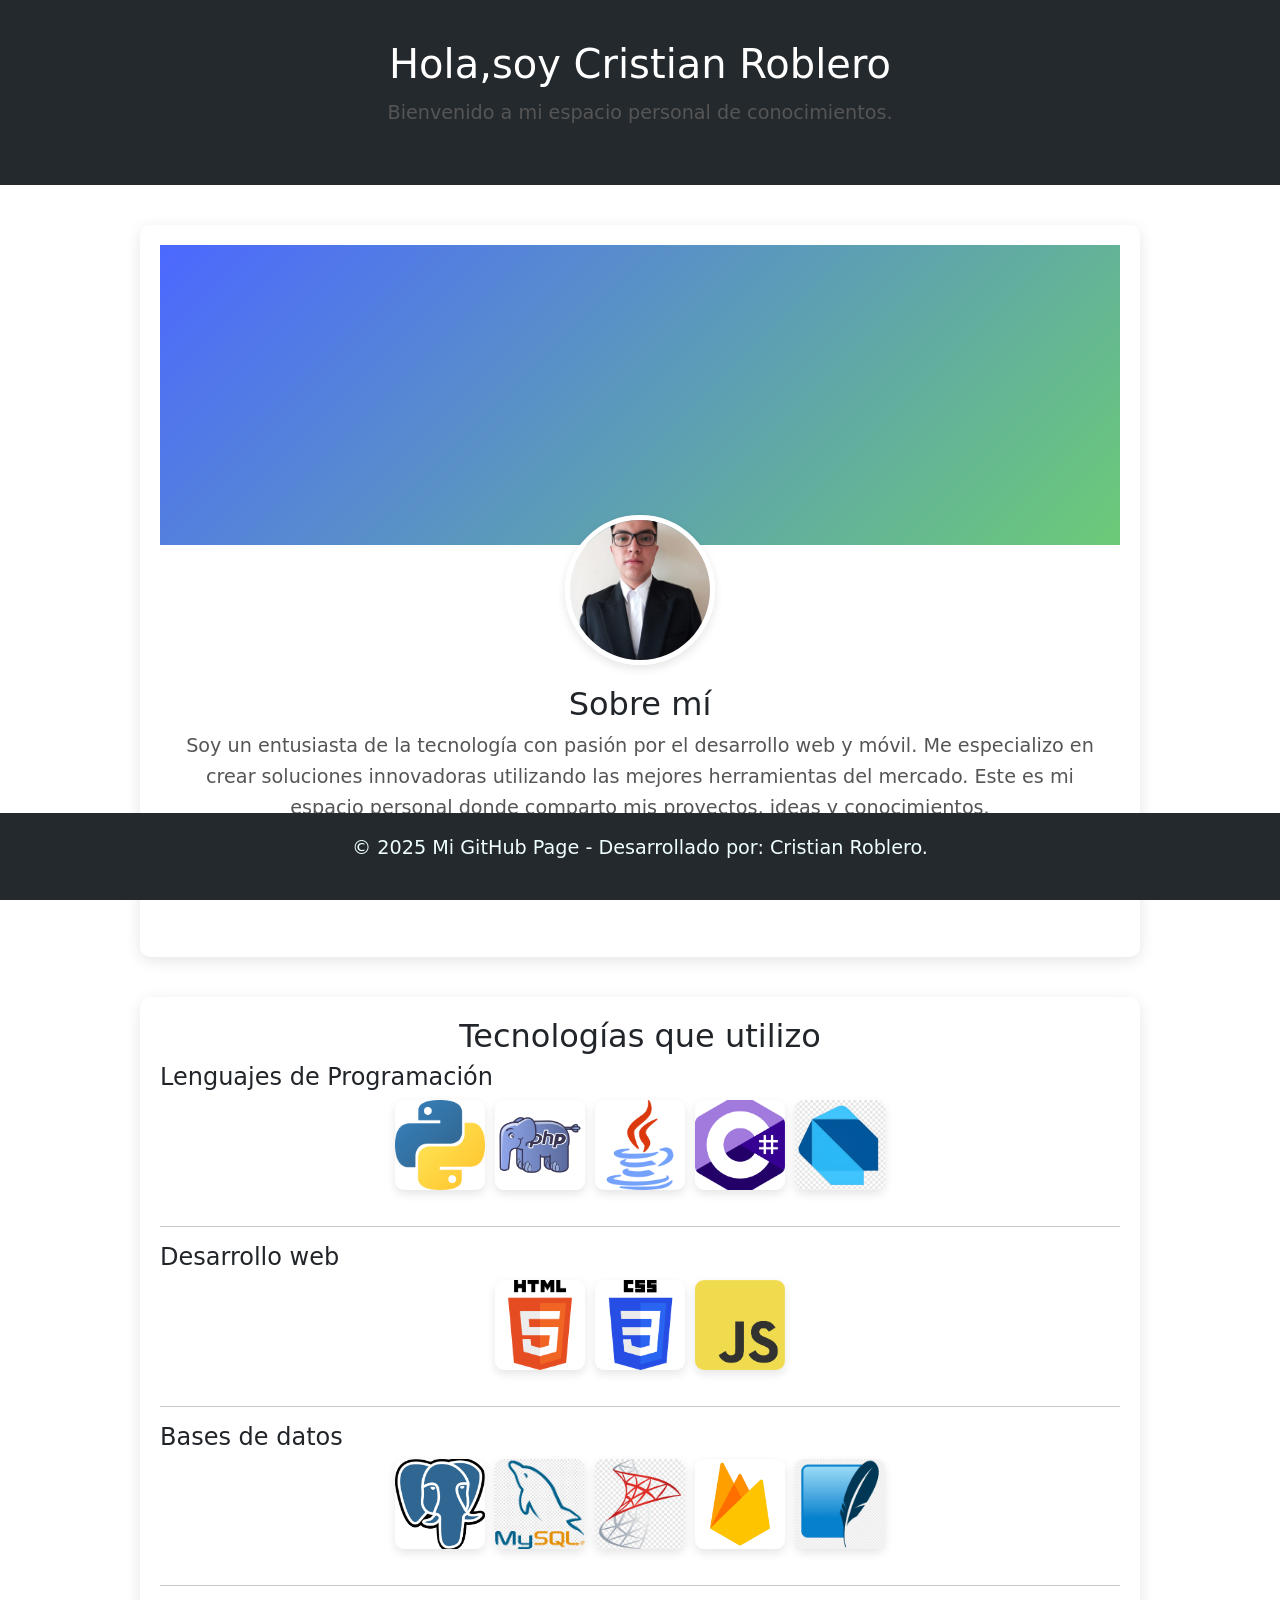
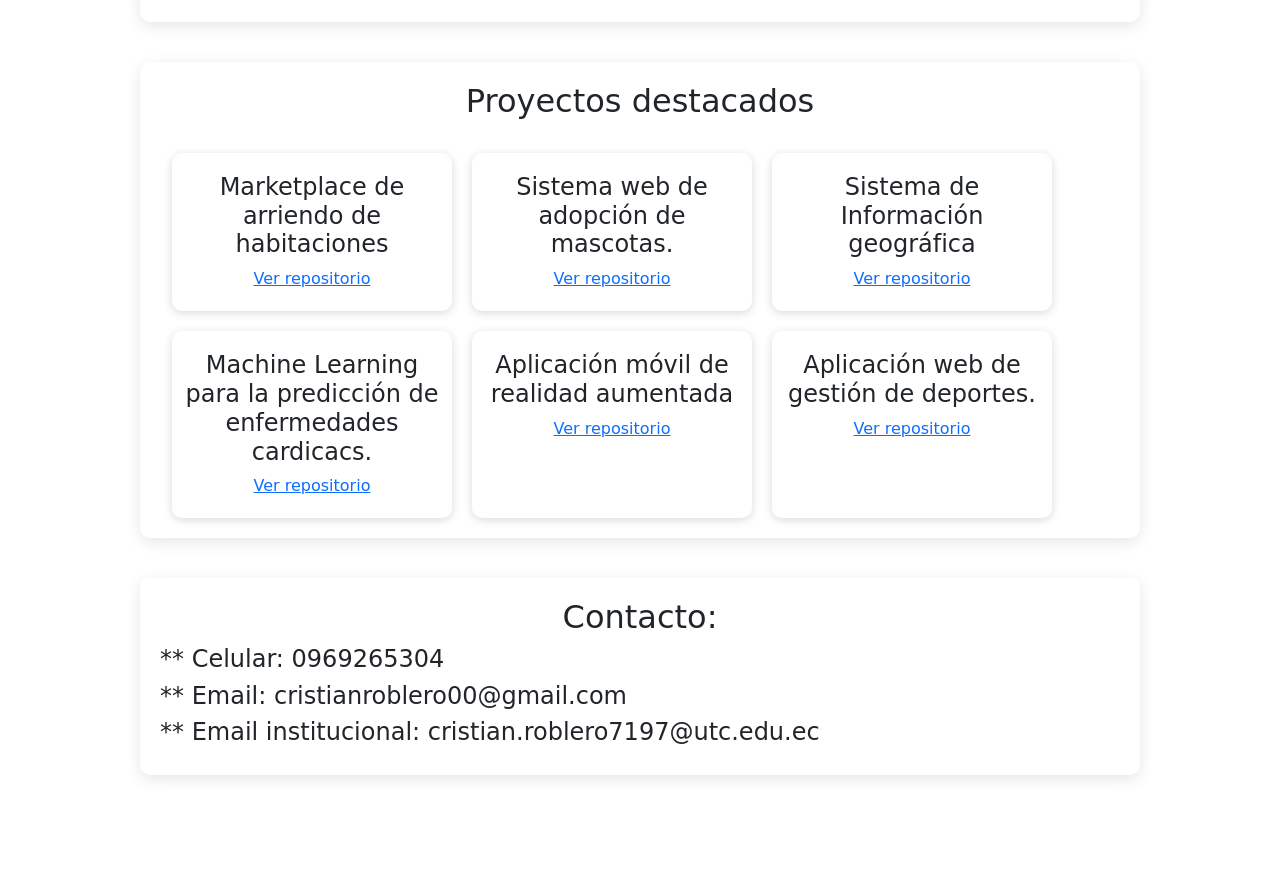
==== index.html @ b1861dff "Inicializacion page" ====
<!DOCTYPE html>
<html lang="es">

<head>
    <meta charset="UTF-8">
    <meta name="viewport" content="width=device-width, initial-scale=1.0">
    <title>Mi GitHub Page</title>
    <link rel="stylesheet" href="style.css">
</head>
<link href="https://cdn.jsdelivr.net/npm/bootstrap@5.3.8/dist/css/bootstrap.min.css" rel="stylesheet"
    integrity="sha384-sRIl4kxILFvY47J16cr9ZwB07vP4J8+LH7qKQnuqkuIAvNWLzeN8tE5YBujZqJLB" crossorigin="anonymous">


<script src="https://cdn.jsdelivr.net/npm/bootstrap@5.3.8/dist/js/bootstrap.bundle.min.js"
    integrity="sha384-FKyoEForCGlyvwx9Hj09JcYn3nv7wiPVlz7YYwJrWVcXK/BmnVDxM+D2scQbITxI"
    crossorigin="anonymous"></script>

<body>

    <header>
        <h1> Hola,soy Cristian Roblero</h1>
        <p>Bienvenido a mi espacio personal de conocimientos.</p>
    </header>

    <section id="sobre-mi" class="section">
        <div class="banner">

        </div>

        <div class="contenido-sobre-mi">
            <img src="img/perfil.jpeg" alt="Foto de perfil" class="perfil">

            <h2>Sobre mí</h2>
            <p>
                Soy un entusiasta de la tecnología con pasión por el desarrollo web y móvil.
                Me especializo en crear soluciones innovadoras utilizando las mejores herramientas del mercado.
                Este es mi espacio personal donde comparto mis proyectos, ideas y conocimientos.
            </p>
            <p>
                * Atualmente estoy cursando el octavo semestre de la Carrera de Sistemas de Información en la
                Universidad
                Técnica de Cotopaxi.
            </p>
        </div>
    </section>

    <section id="tecnologias" class="section">
        <h2 style="text-align: center;">Tecnologías que utilizo</h2>

        <div>


            <div class="tech-card">
                <h4>Lenguajes de Programación</h4>
                <div class="container" style=" display: flex; justify-content: center;">
                    <img src="img/python.png" class="herramientas">
                    &nbsp;&nbsp;
                    <img src="img/php.png" class="herramientas">
                    &nbsp;&nbsp;
                    <img src="img/java.png" class="herramientas">
                    &nbsp;&nbsp;
                    <img src="img/csha.png" class="herramientas">
                    &nbsp;&nbsp;
                    <img src="img/dart.png" class="herramientas">

                </div>
            </div>
            <hr>
            <div>
                <h4>Desarrollo web</h4>
                <div class="container" style=" display: flex; justify-content: center;">
                    <img src="img/html.png" class="herramientas">
                    &nbsp;&nbsp;
                    <img src="img/css.png" class="herramientas">
                    &nbsp;&nbsp;

                    <img src="img/js.png" class="herramientas">

                </div>
            </div>
            <hr>

            <div class="tech-card">
                <h4>Bases de datos</h4>
                <div class="container" style=" display: flex; justify-content: center;">
                    <img src="img/postgres.png" class="herramientas">
                    &nbsp;&nbsp;
                    <img src="img/mysql.jpg " class="herramientas">
                    &nbsp;&nbsp;
                    <img src="img/sqlserver.png" class="herramientas">
                    &nbsp;&nbsp;
                    <img src="img/firebase.jpg" class="herramientas">
                    &nbsp;&nbsp;
                    <img src="img/sqllite.png" class="herramientas">

                </div>
            </div>
            <hr>
        </div>
    </section>

    <section id="tecnologias" class="section">
        <h2 style="text-align: center;">Proyectos destacados</h2><br>
        <div class="container" style="display: flex; justify-content: center;">

            <div class="row" style="
            gap: 20px;
            justify-items: center;
            width: 100%;
        ">

                <div class="tarjetas col-4" style="max-width: 280px; text-align: center;">
                    <h4>Marketplace de arriendo de habitaciones</h4>
                    <a href="https://gitlab.com/cristianleninro/university_project_qr_net" target="_blank">Ver
                        repositorio</a>
                </div>

                <div class="tarjetas col-4" style="max-width: 280px; text-align: center;">
                    <h4>Sistema web de adopción de mascotas.</h4>
                    <a href="https://gitlab.com/cristianleninro/adoption_pets" target="_blank">Ver repositorio</a>
                </div>

                <div class="tarjetas col-4" style="max-width: 280px; text-align: center;">
                    <h4>Sistema de Información geográfica</h4>
                    <a href="https://github.com/cristian21R/zonasSeguridad" target="_blank">Ver repositorio</a>
                </div>

                <div class="tarjetas col-4" style="max-width: 280px; text-align: center;">
                    <h4>Machine Learning para la predicción de enfermedades cardicacs.</h4>
                    <a href="https://gitlab.com/cristianleninro/machinelearning" target="_blank">Ver repositorio</a>
                </div>
                <div class="tarjetas col-4" style="max-width: 280px; text-align: center;">
                    <h4>Aplicación móvil de realidad aumentada</h4>
                    <a href="#" target="_blank">Ver repositorio</a>
                </div>
                <div class="tarjetas col-4" style="max-width: 280px; text-align: center;">
                    <h4>Aplicación web de gestión de deportes.</h4>
                    <a href="https://github.com/cristian21R/Deportes" target="_blank">Ver repositorio</a>
                </div>

            </div>

        </div>
    </section>


    <section id="tecnologias" class="section">
        <h2 style="text-align: center;">Contacto:</h2>
        <h4>** Celular: 0969265304</h4>
        <h4>** Email: cristianroblero00@gmail.com</h4>
        <h4>** Email institucional: cristian.roblero7197@utc.edu.ec</h4>

    </section>
    <br><br><br>
    <footer>
        <p style="color: azure;">© 2025 Mi GitHub Page - Desarrollado por: Cristian Roblero.</p>
    </footer>

</body>

</html>
---- style.css ----
body {
    font-family: 'Arial', sans-serif;
    margin: 0;
    padding: 0;
    background: #f5f5f5;
    color: #333;
}

header {
    background: #24292e;
    color: white;
    text-align: center;
    padding: 40px 20px;
}

header h1 {
    font-size: 2.5rem;
    margin-bottom: 10px;
}

header p {
    font-size: 1.2rem;
}

.section {
    max-width: 1000px;
    margin: 40px auto;
    padding: 20px;
    background: white;
    border-radius: 10px;
    box-shadow: 0 4px 15px rgba(0, 0, 0, 0.1);
}

.banner {
    width: 100%;
    height: 300px;
    overflow: hidden;
}

.banner {
    width: 100%;
    height: 300px;
    background: linear-gradient(135deg, #4C68FF, #6BCB77);
   
    display: flex;
    align-items: center;
    justify-content: center;
    color: white;
}

.contenido-sobre-mi {
    text-align: center;
    margin-top: -50px;
    padding: 20px;
}

.perfil {
    width: 150px;
    height: 150px;
    border-radius: 50%;
    object-fit: cover;
    border: 5px solid #fff;
    box-shadow: 0 4px 10px rgba(0, 0, 0, 0.1);
    margin-bottom: 20px;
}

.herramientas {
    width: 90px;
    height: 90px;
    border-radius: 10%;
    object-fit: cover;
    box-shadow: 0 4px 10px rgba(0, 0, 0, 0.1);
    margin-bottom: 20px;
}

h2 {
    font-size: 2rem;
    margin-top: 20px;
    color: #333;
}

p {
    font-size: 1.2rem;
    line-height: 1.6;
    color: #555;
}

footer {
    text-align: center;
    padding: 20px;
    background: #24292e;
    position: fixed;
    width: 100%;
    bottom: 0;
}
.tarjetas {
    background: white;
    padding: 20px;
    border-radius: 10px;
    box-shadow: 0 2px 10px rgba(0, 0, 0, 0.15);
    text-align: center;
}

.row {
    display: grid;
    gap: 20px;
    margin-top: 20px;
}
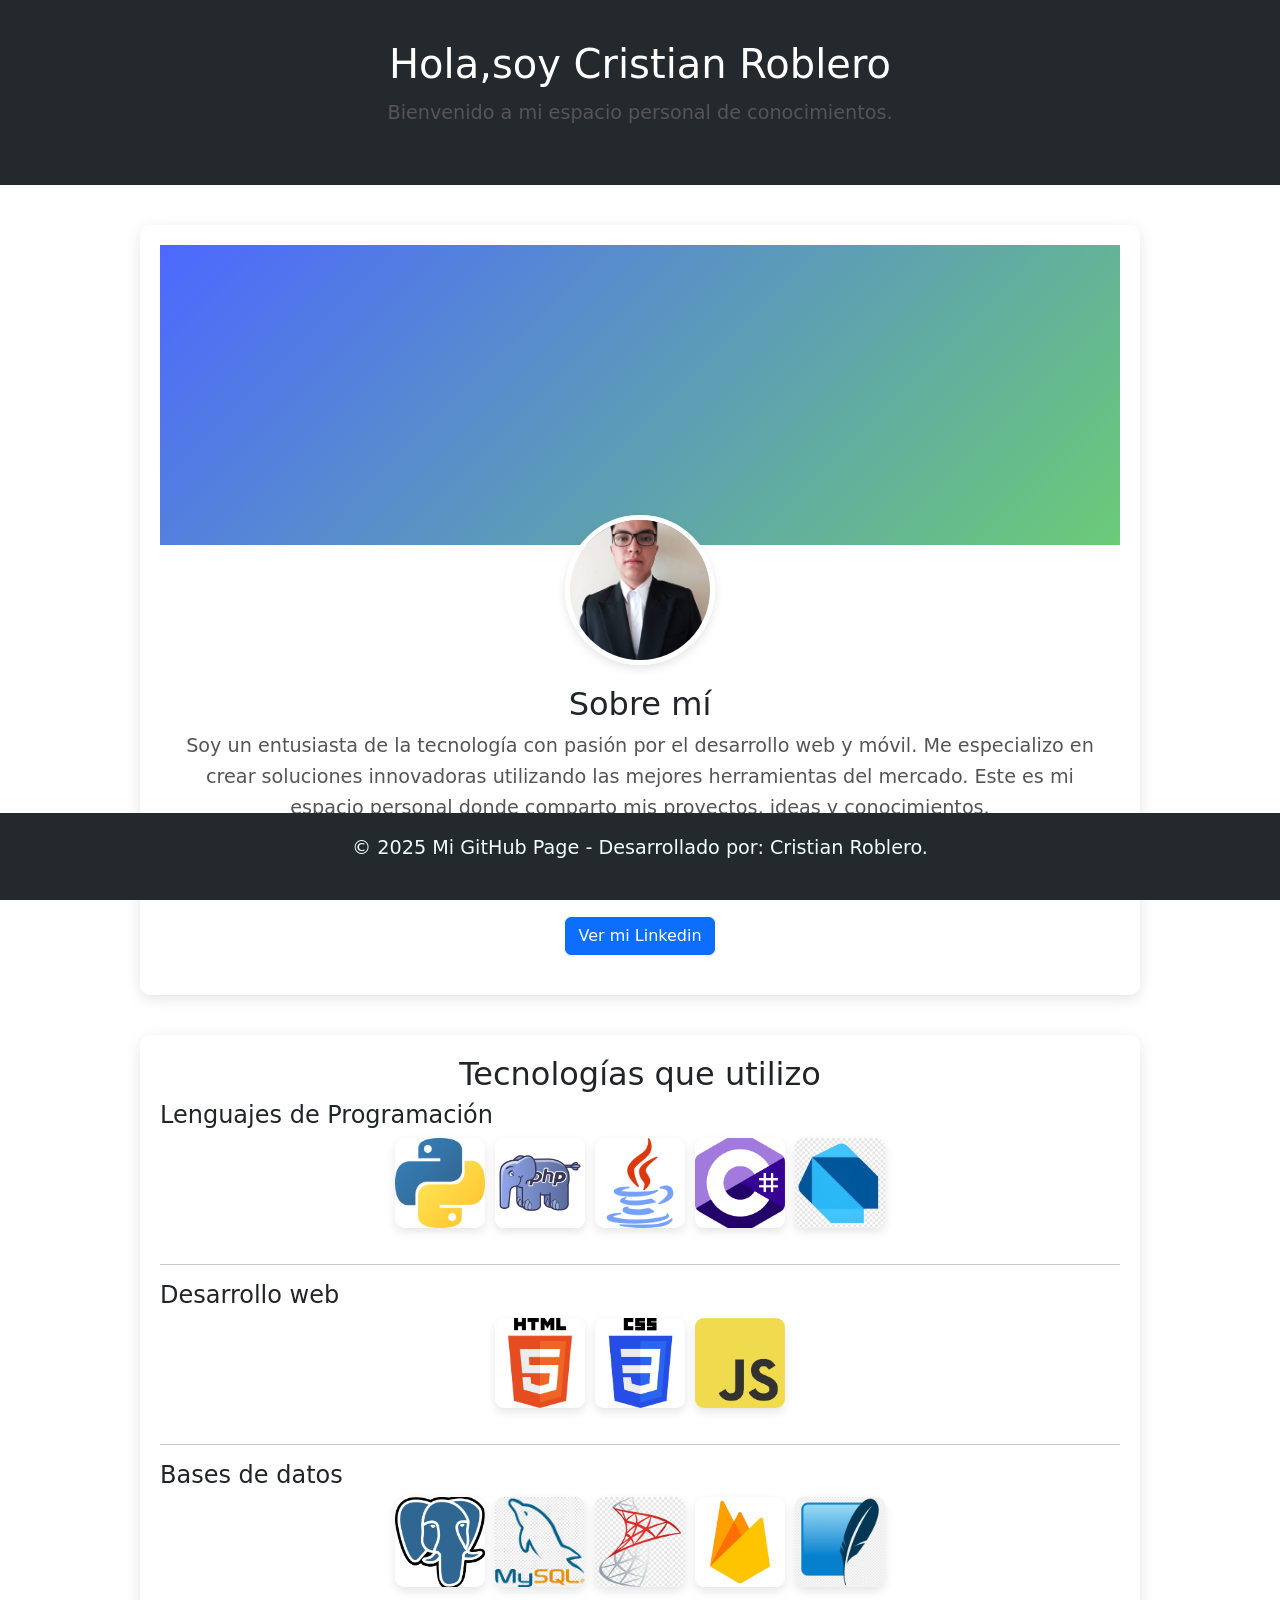
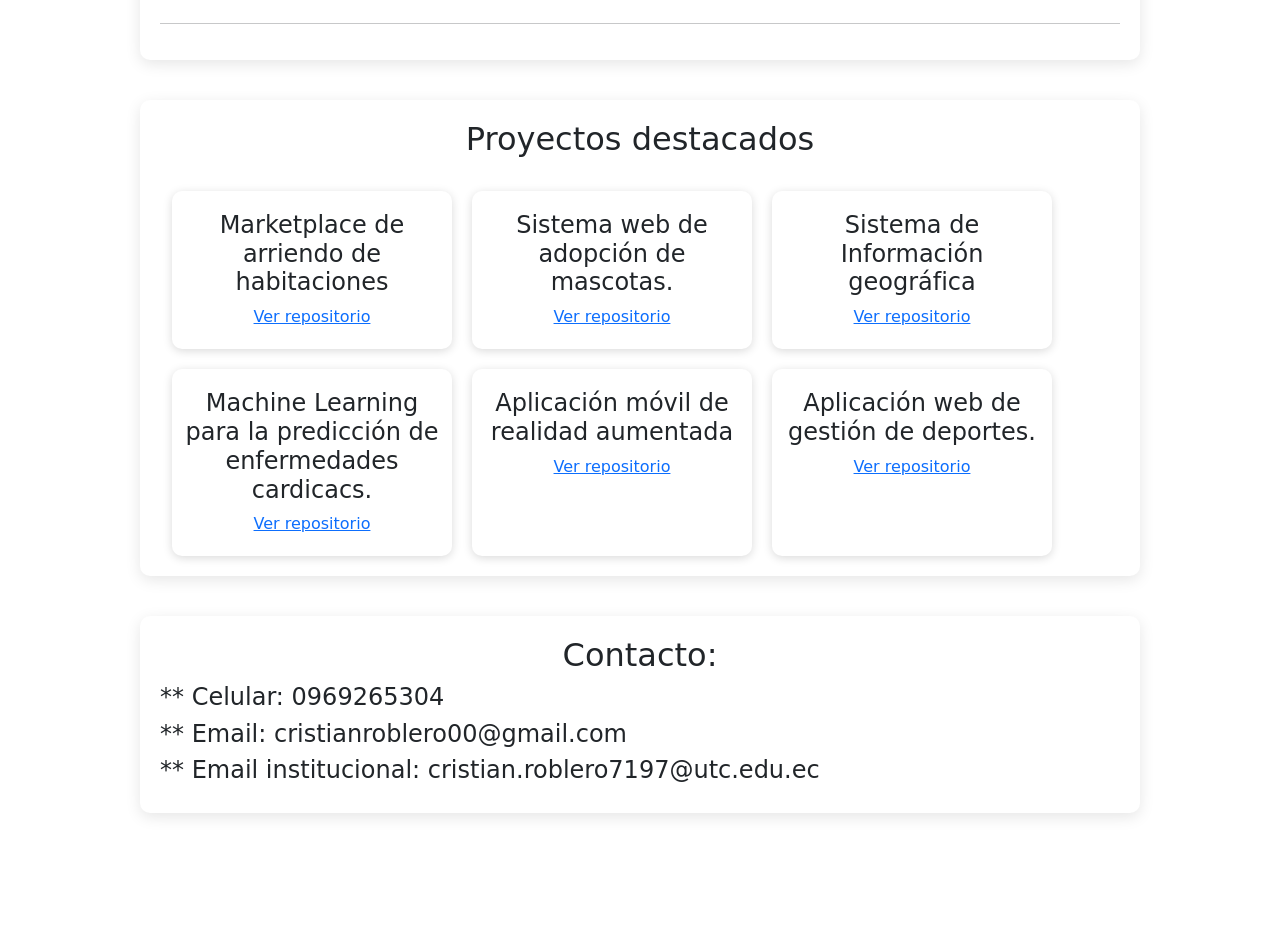
==== commit 6dfc2240: "Update index.html" ====
--- a/index.html
+++ b/index.html
@@ -41,6 +41,11 @@
                 Universidad
                 Técnica de Cotopaxi.
             </p>
+            
+            <a href="https://www.linkedin.com/in/cristian-lenin-roblero-sanchez-048512376/" class="btn btn-primary"
+                target="_blank">
+                Ver mi Linkedin
+            </a>
         </div>
     </section>
 
@@ -158,4 +163,5 @@
 
 </body>
 
-</html>+
+</html>
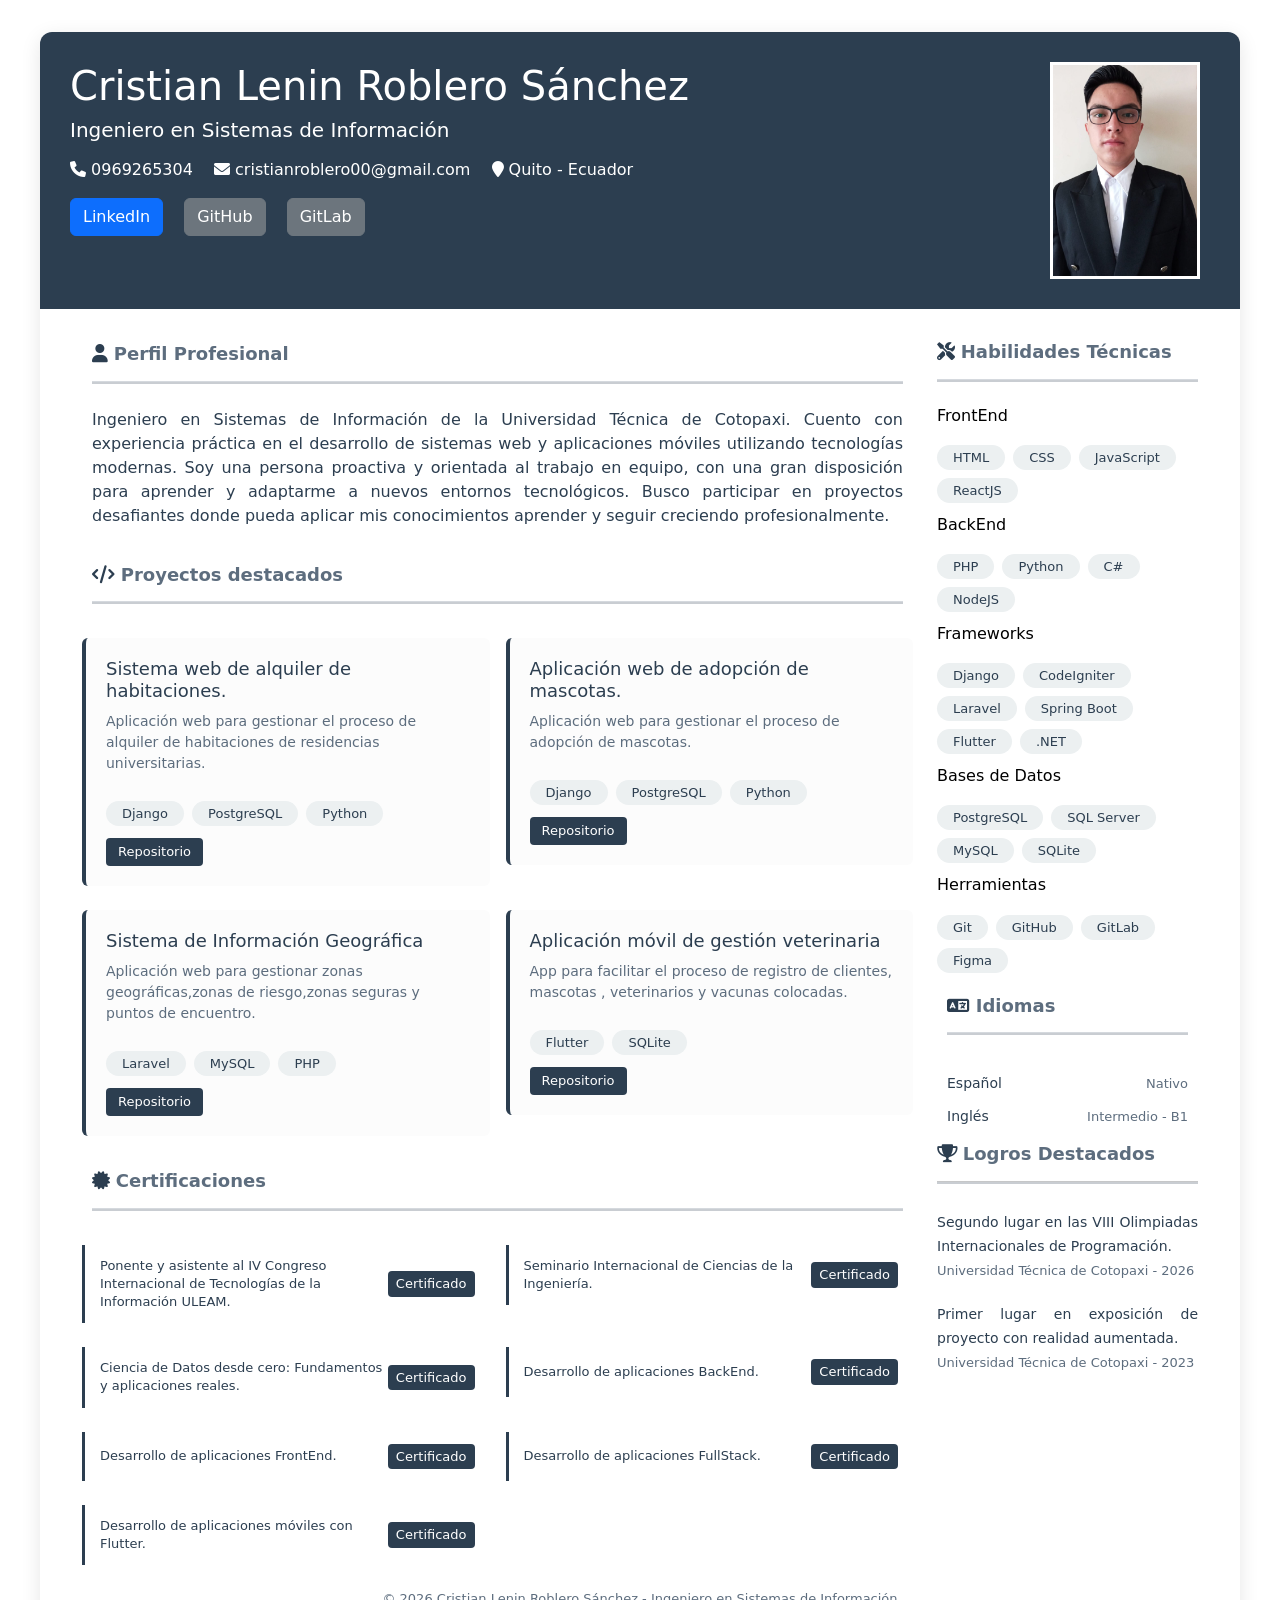
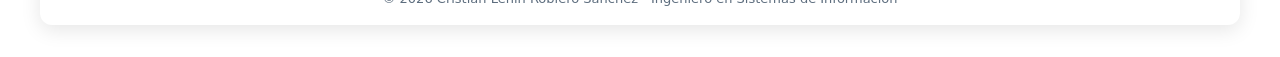
==== commit 9e19221c: "Actulizacion CV" ====
--- a/index.html
+++ b/index.html
@@ -1,167 +1,468 @@
-<!DOCTYPE html>
-<html lang="es">
-
-<head>
-    <meta charset="UTF-8">
-    <meta name="viewport" content="width=device-width, initial-scale=1.0">
-    <title>Mi GitHub Page</title>
-    <link rel="stylesheet" href="style.css">
-</head>
-<link href="https://cdn.jsdelivr.net/npm/bootstrap@5.3.8/dist/css/bootstrap.min.css" rel="stylesheet"
-    integrity="sha384-sRIl4kxILFvY47J16cr9ZwB07vP4J8+LH7qKQnuqkuIAvNWLzeN8tE5YBujZqJLB" crossorigin="anonymous">
-
-
-<script src="https://cdn.jsdelivr.net/npm/bootstrap@5.3.8/dist/js/bootstrap.bundle.min.js"
-    integrity="sha384-FKyoEForCGlyvwx9Hj09JcYn3nv7wiPVlz7YYwJrWVcXK/BmnVDxM+D2scQbITxI"
-    crossorigin="anonymous"></script>
-
-<body>
-
-    <header>
-        <h1> Hola,soy Cristian Roblero</h1>
-        <p>Bienvenido a mi espacio personal de conocimientos.</p>
-    </header>
-
-    <section id="sobre-mi" class="section">
-        <div class="banner">
-
+<!doctype html>
+<html lang="en">
+  <head>
+    <meta charset="UTF-8" />
+    <meta name="viewport" content="width=device-width, initial-scale=1.0" />
+    <title>Cristian Roblero</title>
+    <link
+      href="https://cdn.jsdelivr.net/npm/bootstrap@5.3.0/dist/css/bootstrap.min.css"
+      rel="stylesheet"
+    />
+    <link
+      rel="stylesheet"
+      href="https://cdnjs.cloudflare.com/ajax/libs/font-awesome/6.0.0-beta3/css/all.min.css"
+    />
+    <link rel="stylesheet" href="style.css" />
+  </head>
+  <body>
+    <div class="container-principal">
+      <header>
+        <div class="row text-white container-header">
+          <div class="col-md-10 col-12">
+            <h1>Cristian Lenin Roblero Sánchez</h1>
+            <h5>Ingeniero en Sistemas de Información</h5>
+            <div class="mt-3">
+              <span class="me-3"><i class="fas fa-phone"></i> 0969265304</span>
+              <span class="me-3"
+                ><i class="fas fa-envelope"></i>
+                cristianroblero00@gmail.com</span
+              >
+              <span><i class="fas fa-map-marker"></i> Quito - Ecuador</span>
+            </div>
+            <div class="mt-3">
+              <span class="me-3">
+                <a
+                  href="https://www.linkedin.com/in/cristian-lenin-roblero-sanchez-048512376/"
+                  target="_blank"
+                  class="btn btn-primary"
+                  >LinkedIn</a
+                >
+              </span>
+              <span class="me-3">
+                <a
+                  href="https://github.com/cristian21R"
+                  target="_blank"
+                  class="btn btn-secondary"
+                  >GitHub</a
+                >
+              </span>
+              <span class="me-3">
+                <a
+                  href="https://gitlab.com/cristianleninro"
+                  target="_blank"
+                  class="btn btn-secondary"
+                  >GitLab</a
+                >
+              </span>
+            </div>
+          </div>
+          <div class="col-md-2 col-12 text-center mt-3 mt-md-0">
+            <div>
+              <img src="img/perfil.jpeg" alt="Perfil.png" class="perfil" />
+            </div>
+          </div>
         </div>
-
-        <div class="contenido-sobre-mi">
-            <img src="img/perfil.jpeg" alt="Foto de perfil" class="perfil">
-
-            <h2>Sobre mí</h2>
-            <p>
-                Soy un entusiasta de la tecnología con pasión por el desarrollo web y móvil.
-                Me especializo en crear soluciones innovadoras utilizando las mejores herramientas del mercado.
-                Este es mi espacio personal donde comparto mis proyectos, ideas y conocimientos.
-            </p>
-            <p>
-                * Atualmente estoy cursando el octavo semestre de la Carrera de Sistemas de Información en la
-                Universidad
-                Técnica de Cotopaxi.
-            </p>
-            
-            <a href="https://www.linkedin.com/in/cristian-lenin-roblero-sanchez-048512376/" class="btn btn-primary"
-                target="_blank">
-                Ver mi Linkedin
-            </a>
+      </header>
+      <br />
+      <div class="container">
+        <div class="row">
+          <div class="col-9">
+            <div class="row" style="padding: 10px">
+              <h5 class="subtitulos">
+                <i class="fa fa-user icono"></i>
+                <b>Perfil Profesional</b>
+                <hr class="espaciador" />
+              </h5>
+              <p class="parrafo">
+                Ingeniero en Sistemas de Información de la Universidad Técnica
+                de Cotopaxi. Cuento con experiencia práctica en el desarrollo de
+                sistemas web y aplicaciones móviles utilizando tecnologías
+                modernas. Soy una persona proactiva y orientada al trabajo en
+                equipo, con una gran disposición para aprender y adaptarme a
+                nuevos entornos tecnológicos. Busco participar en proyectos
+                desafiantes donde pueda aplicar mis conocimientos aprender y
+                seguir creciendo profesionalmente.
+              </p>
+            </div>
+            <div class="row" style="padding: 10px">
+              <h5 class="subtitulos">
+                <i class="fa fa-code icono"></i>
+                <b>Proyectos destacados</b>
+                <hr class="espaciador" />
+              </h5>
+            </div>
+            <div class="row g-3">
+              <div class="col-12 col-md-6">
+                <div class="card">
+                  <h3 class="card-titulo">
+                    Sistema web de alquiler de habitaciones.
+                  </h3>
+                  <p class="card-descripcion">
+                    Aplicación web para gestionar el proceso de alquiler de
+                    habitaciones de residencias universitarias.
+                  </p>
+                  <div class="badges-container">
+                    <span class="badge">Django</span>
+                    <span class="badge">PostgreSQL</span>
+                    <span class="badge">Python</span>
+                  </div>
+
+                  <div style="text-align: left">
+                    <a
+                      href="https://gitlab.com/proyectosutc/trabajofinalchd_rc"
+                      class="btn-repositorio"
+                      target="_blank"
+                      >Repositorio</a
+                    >
+                  </div>
+                </div>
+              </div>
+
+              <br />
+              <div class="col-12 col-md-6">
+                <div class="card">
+                  <h3 class="card-titulo">
+                    Aplicación web de adopción de mascotas.
+                  </h3>
+                  <p class="card-descripcion">
+                    Aplicación web para gestionar el proceso de adopción de
+                    mascotas.
+                  </p>
+                  <div class="badges-container">
+                    <span class="badge">Django</span>
+                    <span class="badge">PostgreSQL</span>
+                    <span class="badge">Python</span>
+                  </div>
+                  <div style="text-align: left">
+                    <a
+                      href="https://gitlab.com/cristianleninro/adoption_pets"
+                      class="btn-repositorio"
+                      target="_blank"
+                      >Repositorio</a
+                    >
+                  </div>
+                </div>
+              </div>
+            </div>
+
+            <br />
+            <div class="row g-3">
+              <div class="col-12 col-md-6">
+                <div class="card">
+                  <h3 class="card-titulo">Sistema de Información Geográfica</h3>
+                  <p class="card-descripcion">
+                    Aplicación web para gestionar zonas geográficas,zonas de
+                    riesgo,zonas seguras y puntos de encuentro.
+                  </p>
+                  <div class="badges-container">
+                    <span class="badge">Laravel</span>
+                    <span class="badge">MySQL</span>
+                    <span class="badge">PHP</span>
+                  </div>
+
+                  <div style="text-align: left">
+                    <a
+                      href="https://github.com/cristian21R/zonasSeguridad"
+                      class="btn-repositorio"
+                      target="_blank"
+                      >Repositorio</a
+                    >
+                  </div>
+                </div>
+              </div>
+
+              <br />
+              <div class="col-12 col-md-6">
+                <div class="card">
+                  <h3 class="card-titulo">
+                    Aplicación móvil de gestión veterinaria
+                  </h3>
+                  <p class="card-descripcion">
+                    App para facilitar el proceso de registro de clientes,
+                    mascotas , veterinarios y vacunas colocadas.
+                  </p>
+                  <div class="badges-container">
+                    <span class="badge">Flutter</span>
+                    <span class="badge">SQLite</span>
+                  </div>
+                  <div style="text-align: left">
+                    <a
+                      href="https://github.com/Eddylucero/Movilees"
+                      class="btn-repositorio"
+                      target="_blank"
+                      >Repositorio</a
+                    >
+                  </div>
+                </div>
+              </div>
+            </div>
+            <br />
+            <div class="row" style="padding: 10px">
+              <h5 class="subtitulos">
+                <i class="fa fa-certificate icono"></i>
+                <b>Certificaciones</b>
+                <hr class="espaciador" />
+              </h5>
+            </div>
+
+            <div class="row g-3">
+              <div class="col-12 col-md-6">
+                <div class="certificacion">
+                  <div>
+                    <span class="certificacion-nombre"
+                      >Ponente y asistente al IV Congreso Internacional de
+                      Tecnologías de la Información ULEAM.</span
+                    >
+                  </div>
+                  <a
+                    href="certificaciones/certificacion_ULEAM.pdf"
+                    class="btn-certificacion"
+                    target="_blank"
+                    >Certificado</a
+                  >
+                </div>
+              </div>
+
+              <br />
+              <div class="col-12 col-md-6">
+                <div class="certificacion">
+                  <div>
+                    <span class="certificacion-nombre"
+                      >Seminario Internacional de Ciencias de la
+                      Ingeniería.</span
+                    >
+                  </div>
+                  <a
+                    href="certificaciones/certificacion_seminario.pdf"
+                    class="btn-certificacion"
+                    target="_blank"
+                    >Certificado</a
+                  >
+                </div>
+              </div>
+            </div>
+            <br />
+
+            <div class="row g-3">
+              <div class="col-12 col-md-6">
+                <div class="certificacion">
+                  <div>
+                    <span class="certificacion-nombre"
+                      >Ciencia de Datos desde cero: Fundamentos y aplicaciones
+                      reales.</span
+                    >
+                  </div>
+                  <a
+                    href="certificaciones/certificacion_ciencia_datos.pdf"
+                    class="btn-certificacion"
+                    target="_blank"
+                    >Certificado</a
+                  >
+                </div>
+              </div>
+
+              <br />
+              <div class="col-12 col-md-6">
+                <div class="certificacion">
+                  <div>
+                    <span class="certificacion-nombre"
+                      >Desarrollo de aplicaciones BackEnd.</span
+                    >
+                  </div>
+                  <a
+                    href="certificaciones/certification_backEnd.pdf"
+                    class="btn-certificacion"
+                    target="_blank"
+                    >Certificado</a
+                  >
+                </div>
+              </div>
+            </div>
+            <br />
+
+            <div class="row g-3">
+              <div class="col-12 col-md-6">
+                <div class="certificacion">
+                  <div>
+                    <span class="certificacion-nombre"
+                      >Desarrollo de aplicaciones FrontEnd.</span
+                    >
+                  </div>
+                  <a
+                    href="certificaciones/certification_frontEnf.pdf"
+                    class="btn-certificacion"
+                    target="_blank"
+                    >Certificado</a
+                  >
+                </div>
+              </div>
+
+              <br />
+              <div class="col-12 col-md-6">
+                <div class="certificacion">
+                  <div>
+                    <span class="certificacion-nombre"
+                      >Desarrollo de aplicaciones FullStack.</span
+                    >
+                  </div>
+                  <a
+                    href="certificaciones/certification_full_stack.pdf"
+                    class="btn-certificacion"
+                    target="_blank"
+                    >Certificado</a
+                  >
+                </div>
+              </div>
+            </div>
+            <br />
+
+            <div class="row g-3">
+              <div class="col-12 col-md-6">
+                <div class="certificacion">
+                  <div>
+                    <span class="certificacion-nombre"
+                      >Desarrollo de aplicaciones móviles con Flutter.</span
+                    >
+                  </div>
+                  <a
+                    href="certificaciones/certification_flutter.pdf"
+                    class="btn-certificacion"
+                    target="_blank"
+                    >Certificado</a
+                  >
+                </div>
+              </div>
+            </div>
+            <br />
+          </div>
+          <div class="col-3">
+            <div class="row">
+              <h1 class="subtitulos">
+                <h5 class="subtitulos">
+                  <i class="fa fa-tools icono"></i>
+                  <b>Habilidades Técnicas</b>
+                  <hr class="espaciador" />
+                  <h5 class="habilidades">FrontEnd</h5>
+                  <div class="badges-container">
+                    <span class="badge">HTML</span>
+                    <span class="badge">CSS</span>
+                    <span class="badge">JavaScript</span>
+                    <span class="badge">ReactJS</span>
+                  </div>
+
+                  <h5 class="habilidades">BackEnd</h5>
+                  <div class="badges-container">
+                    <span class="badge">PHP</span>
+                    <span class="badge">Python</span>
+                    <span class="badge">C#</span>
+                    <span class="badge">NodeJS</span>
+                  </div>
+                  <h5 class="habilidades">Frameworks</h5>
+                  <div class="badges-container">
+                    <span class="badge"></span>
+                    <span class="badge">Django</span>
+                    <span class="badge">CodeIgniter</span>
+                    <span class="badge">Laravel</span>
+                    <span class="badge">Spring Boot</span>
+                    <span class="badge">Flutter</span>
+                    <span class="badge">.NET</span>
+                  </div>
+                  <h5 class="habilidades">Bases de Datos</h5>
+                  <div class="badges-container">
+                    <span class="badge"></span>
+                    <span class="badge">PostgreSQL</span>
+                    <span class="badge">SQL Server</span>
+                    <span class="badge">MySQL</span>
+                    <span class="badge">SQLite</span>
+                  </div>
+
+                  <h5 class="habilidades">Herramientas</h5>
+                  <div class="badges-container">
+                    <span class="badge"></span>
+                    <span class="badge">Git</span>
+                    <span class="badge">GitHub</span>
+                    <span class="badge">GitLab</span>
+                    <span class="badge">Figma</span>
+                  </div>
+                </h5>
+              </h1>
+            </div>
+            <div class="row" style="padding: 10px">
+              <h5 class="subtitulos">
+                <i class="fa fa-language icono"></i>
+                <b>Idiomas</b>
+                <hr class="espaciador" />
+              </h5>
+
+              <div class="idiomas-container">
+                <div class="idioma">
+                  <span class="idioma-nombre">Español</span>
+                  <span class="idioma-nivel">Nativo</span>
+                </div>
+                <div class="idioma">
+                  <span class="idioma-nombre">Inglés</span>
+                  <span class="idioma-nivel">Intermedio - B1</span>
+                </div>
+              </div>
+            </div>
+
+            <div class="row">
+              <div class="col-12">
+                <h5 class="subtitulos">
+                  <i class="fas fa-trophy icono"></i>
+                  <b>Logros Destacados</b>
+                </h5>
+                <hr class="espaciador" />
+
+                <div class="logros-container">
+                  <div class="logro">
+                    <div class="logro-contenido">
+                      <span class="logro-texto">
+                        Segundo lugar en las VIII Olimpiadas Internacionales de
+                        Programación.
+                      </span>
+                      <br />
+                      <span class="logro-fecha">
+                        Universidad Técnica de Cotopaxi - 2026
+                      </span>
+                    </div>
+                  </div>
+
+                  <!-- Logro 2 -->
+                  <div class="logro">
+                    <div class="logro-contenido">
+                      <span class="logro-texto">
+                        Primer lugar en exposición de proyecto con realidad
+                        aumentada.
+                      </span>
+                      <br />
+                      <span class="logro-fecha">
+                        Universidad Técnica de Cotopaxi - 2023
+                      </span>
+                    </div>
+                  </div>
+                </div>
+              </div>
+            </div>
+          </div>
         </div>
-    </section>
-
-    <section id="tecnologias" class="section">
-        <h2 style="text-align: center;">Tecnologías que utilizo</h2>
-
-        <div>
-
-
-            <div class="tech-card">
-                <h4>Lenguajes de Programación</h4>
-                <div class="container" style=" display: flex; justify-content: center;">
-                    <img src="img/python.png" class="herramientas">
-                    &nbsp;&nbsp;
-                    <img src="img/php.png" class="herramientas">
-                    &nbsp;&nbsp;
-                    <img src="img/java.png" class="herramientas">
-                    &nbsp;&nbsp;
-                    <img src="img/csha.png" class="herramientas">
-                    &nbsp;&nbsp;
-                    <img src="img/dart.png" class="herramientas">
-
-                </div>
-            </div>
-            <hr>
-            <div>
-                <h4>Desarrollo web</h4>
-                <div class="container" style=" display: flex; justify-content: center;">
-                    <img src="img/html.png" class="herramientas">
-                    &nbsp;&nbsp;
-                    <img src="img/css.png" class="herramientas">
-                    &nbsp;&nbsp;
-
-                    <img src="img/js.png" class="herramientas">
-
-                </div>
-            </div>
-            <hr>
-
-            <div class="tech-card">
-                <h4>Bases de datos</h4>
-                <div class="container" style=" display: flex; justify-content: center;">
-                    <img src="img/postgres.png" class="herramientas">
-                    &nbsp;&nbsp;
-                    <img src="img/mysql.jpg " class="herramientas">
-                    &nbsp;&nbsp;
-                    <img src="img/sqlserver.png" class="herramientas">
-                    &nbsp;&nbsp;
-                    <img src="img/firebase.jpg" class="herramientas">
-                    &nbsp;&nbsp;
-                    <img src="img/sqllite.png" class="herramientas">
-
-                </div>
-            </div>
-            <hr>
-        </div>
-    </section>
-
-    <section id="tecnologias" class="section">
-        <h2 style="text-align: center;">Proyectos destacados</h2><br>
-        <div class="container" style="display: flex; justify-content: center;">
-
-            <div class="row" style="
-            gap: 20px;
-            justify-items: center;
-            width: 100%;
-        ">
-
-                <div class="tarjetas col-4" style="max-width: 280px; text-align: center;">
-                    <h4>Marketplace de arriendo de habitaciones</h4>
-                    <a href="https://gitlab.com/cristianleninro/university_project_qr_net" target="_blank">Ver
-                        repositorio</a>
-                </div>
-
-                <div class="tarjetas col-4" style="max-width: 280px; text-align: center;">
-                    <h4>Sistema web de adopción de mascotas.</h4>
-                    <a href="https://gitlab.com/cristianleninro/adoption_pets" target="_blank">Ver repositorio</a>
-                </div>
-
-                <div class="tarjetas col-4" style="max-width: 280px; text-align: center;">
-                    <h4>Sistema de Información geográfica</h4>
-                    <a href="https://github.com/cristian21R/zonasSeguridad" target="_blank">Ver repositorio</a>
-                </div>
-
-                <div class="tarjetas col-4" style="max-width: 280px; text-align: center;">
-                    <h4>Machine Learning para la predicción de enfermedades cardicacs.</h4>
-                    <a href="https://gitlab.com/cristianleninro/machinelearning" target="_blank">Ver repositorio</a>
-                </div>
-                <div class="tarjetas col-4" style="max-width: 280px; text-align: center;">
-                    <h4>Aplicación móvil de realidad aumentada</h4>
-                    <a href="#" target="_blank">Ver repositorio</a>
-                </div>
-                <div class="tarjetas col-4" style="max-width: 280px; text-align: center;">
-                    <h4>Aplicación web de gestión de deportes.</h4>
-                    <a href="https://github.com/cristian21R/Deportes" target="_blank">Ver repositorio</a>
-                </div>
-
-            </div>
-
-        </div>
-    </section>
-
-
-    <section id="tecnologias" class="section">
-        <h2 style="text-align: center;">Contacto:</h2>
-        <h4>** Celular: 0969265304</h4>
-        <h4>** Email: cristianroblero00@gmail.com</h4>
-        <h4>** Email institucional: cristian.roblero7197@utc.edu.ec</h4>
-
-    </section>
-    <br><br><br>
-    <footer>
-        <p style="color: azure;">© 2025 Mi GitHub Page - Desarrollado por: Cristian Roblero.</p>
-    </footer>
-
-</body>
-
-
+      </div>
+      <footer class="container-footer">
+        <p>
+          © <span id="anioFooter">2026</span> Cristian Lenin Roblero Sánchez -
+          Ingeniero en Sistemas de Información
+        </p>
+      </footer>
+    </div>
+    <script>
+      function actualizarAnioFooter() {
+        const elementoAnio = document.getElementById("anioFooter");
+        const anioActual = new Date().getFullYear();
+        if (elementoAnio) {
+          elementoAnio.textContent = anioActual;
+        }
+      }
+      document.addEventListener("DOMContentLoaded", actualizarAnioFooter);
+    </script>
+  </body>
 </html>
--- a/style.css
+++ b/style.css
@@ -1,108 +1,189 @@
-body {
-    font-family: 'Arial', sans-serif;
-    margin: 0;
-    padding: 0;
-    background: #f5f5f5;
-    color: #333;
+.container-principal {
+  max-width: 1200px;
+  margin: 2rem auto;
+  background-color: white;
+  border-radius: 12px;
+  box-shadow: 0 5px 20px rgba(0, 0, 0, 0.1);
+  overflow: hidden;
+}
+.container-header {
+  background-color: #2c3e50;
+  padding: 30px;
+}
+.perfil {
+  width: 150px;
+  height: 217px;
+  object-fit: cover;
+  border: 3px solid white;
+}
+.subtitulos {
+  font-size: 18px;
+  color: #5d6d7e;
+}
+.habilidades {
+  font-size: 16px;
+  color: #000000;
+}
+.icono {
+  size: 12px;
+  color: #2c3e50;
+}
+.espaciador {
+  height: 3px;
+  background-color: #2c3e50;
+}
+.parrafo {
+  font-size: 16px;
+  color: #2c3e50;
+  text-align: justify;
+}
+.card {
+  background-color: #fcfcfc;
+  border: none;
+  border-left: 4px solid #2c3e50;
+  padding: 20px;
 }
 
-header {
-    background: #24292e;
-    color: white;
-    text-align: center;
-    padding: 40px 20px;
+.card-titulo {
+  font-size: 18px;
+  color: #2c3e50;
+  margin-bottom: 10px;
 }
 
-header h1 {
-    font-size: 2.5rem;
-    margin-bottom: 10px;
+.card-descripcion {
+  font-size: 14px;
+  color: #5d6d7e;
+  line-height: 1.5;
+  margin-bottom: 15px;
 }
 
-header p {
-    font-size: 1.2rem;
+.badges-container {
+  display: flex;
+  flex-wrap: wrap;
+  gap: 8px;
+  margin: 12px 0;
 }
 
-.section {
-    max-width: 1000px;
-    margin: 40px auto;
-    padding: 20px;
-    background: white;
-    border-radius: 10px;
-    box-shadow: 0 4px 15px rgba(0, 0, 0, 0.1);
+.badge {
+  display: inline-block;
+  background-color: #ecf0f1;
+  color: #2c3e50;
+  font-size: 13px;
+  font-weight: 500;
+  padding: 6px 16px;
+  border-radius: 20px;
 }
 
-.banner {
-    width: 100%;
-    height: 300px;
-    overflow: hidden;
+.badge:hover {
+  background-color: #2c3e50;
+  color: #ffffff;
+}
+.btn-repositorio {
+  display: inline-block;
+  background-color: #2c3e50;
+  color: white;
+  text-decoration: none;
+  padding: 4px 12px;
+  font-size: 13px;
+  border-radius: 4px;
+  transition: background-color 0.3s ease;
+}
+.idiomas-container {
+  margin-top: 8px;
 }
 
-.banner {
-    width: 100%;
-    height: 300px;
-    background: linear-gradient(135deg, #4C68FF, #6BCB77);
-   
-    display: flex;
-    align-items: center;
-    justify-content: center;
-    color: white;
+.idioma {
+  display: flex;
+  justify-content: space-between;
+  align-items: center;
+  padding: 6px 0;
 }
 
-.contenido-sobre-mi {
-    text-align: center;
-    margin-top: -50px;
-    padding: 20px;
+.idioma-nombre {
+  font-size: 14px;
+  color: #2c3e50;
+  font-weight: 500;
 }
 
-.perfil {
-    width: 150px;
-    height: 150px;
-    border-radius: 50%;
-    object-fit: cover;
-    border: 5px solid #fff;
-    box-shadow: 0 4px 10px rgba(0, 0, 0, 0.1);
-    margin-bottom: 20px;
+.idioma-nivel {
+  font-size: 13px;
+  color: #5d6d7e;
+}
+.container-footer {
+  text-align: center;
+  font-size: 13px;
+  color: #5d6d7e;
+}
+.logro {
+  display: flex;
+  text-align: justify;
+  gap: 12px;
+  padding: 10px 0;
 }
 
-.herramientas {
-    width: 90px;
-    height: 90px;
-    border-radius: 10%;
-    object-fit: cover;
-    box-shadow: 0 4px 10px rgba(0, 0, 0, 0.1);
-    margin-bottom: 20px;
+.logro-icono {
+  font-size: 14px;
+  min-width: 32px;
 }
 
-h2 {
-    font-size: 2rem;
-    margin-top: 20px;
-    color: #333;
+.logro-texto {
+  font-size: 14px;
+  color: #2c3e50;
+}
+.logro-fecha {
+ 
+
+  font-size: 13px;
+  color: #5d6d7e;
 }
 
-p {
-    font-size: 1.2rem;
-    line-height: 1.6;
-    color: #555;
+.certificacion {
+  border-left: 3px solid #2c3e50;
+  display: flex;
+  justify-content: space-between;
+  align-items: center;
+  padding: 12px 15px;
+  background-color: #ffffff;
 }
 
-footer {
-    text-align: center;
-    padding: 20px;
-    background: #24292e;
-    position: fixed;
-    width: 100%;
-    bottom: 0;
-}
-.tarjetas {
-    background: white;
-    padding: 20px;
-    border-radius: 10px;
-    box-shadow: 0 2px 10px rgba(0, 0, 0, 0.15);
-    text-align: center;
+.certificacion-nombre {
+  font-size: 13px;
+  color: #2c3e50;
+  line-height: 1.4;
+  display: block;
 }
 
-.row {
-    display: grid;
-    gap: 20px;
-    margin-top: 20px;
-}+.btn-certificacion {
+  display: inline-block;
+  background-color: #2c3e50;
+  color: white;
+  text-decoration: none;
+  padding: 3px 8px;
+  font-size: 13px;
+  border-radius: 4px;
+}
+
+/* Responsive */
+@media (max-width: 768px) {
+  .container-primary {
+    margin: 0;
+    border-radius: 0;
+  }
+
+  header .container {
+    padding: 1.5rem;
+  }
+
+  header h1 {
+    font-size: 1.8rem;
+  }
+
+  .perfil {
+    width: 80px;
+    height: 80px;
+  }
+
+  .container {
+    padding: 1.5rem;
+  }
+}
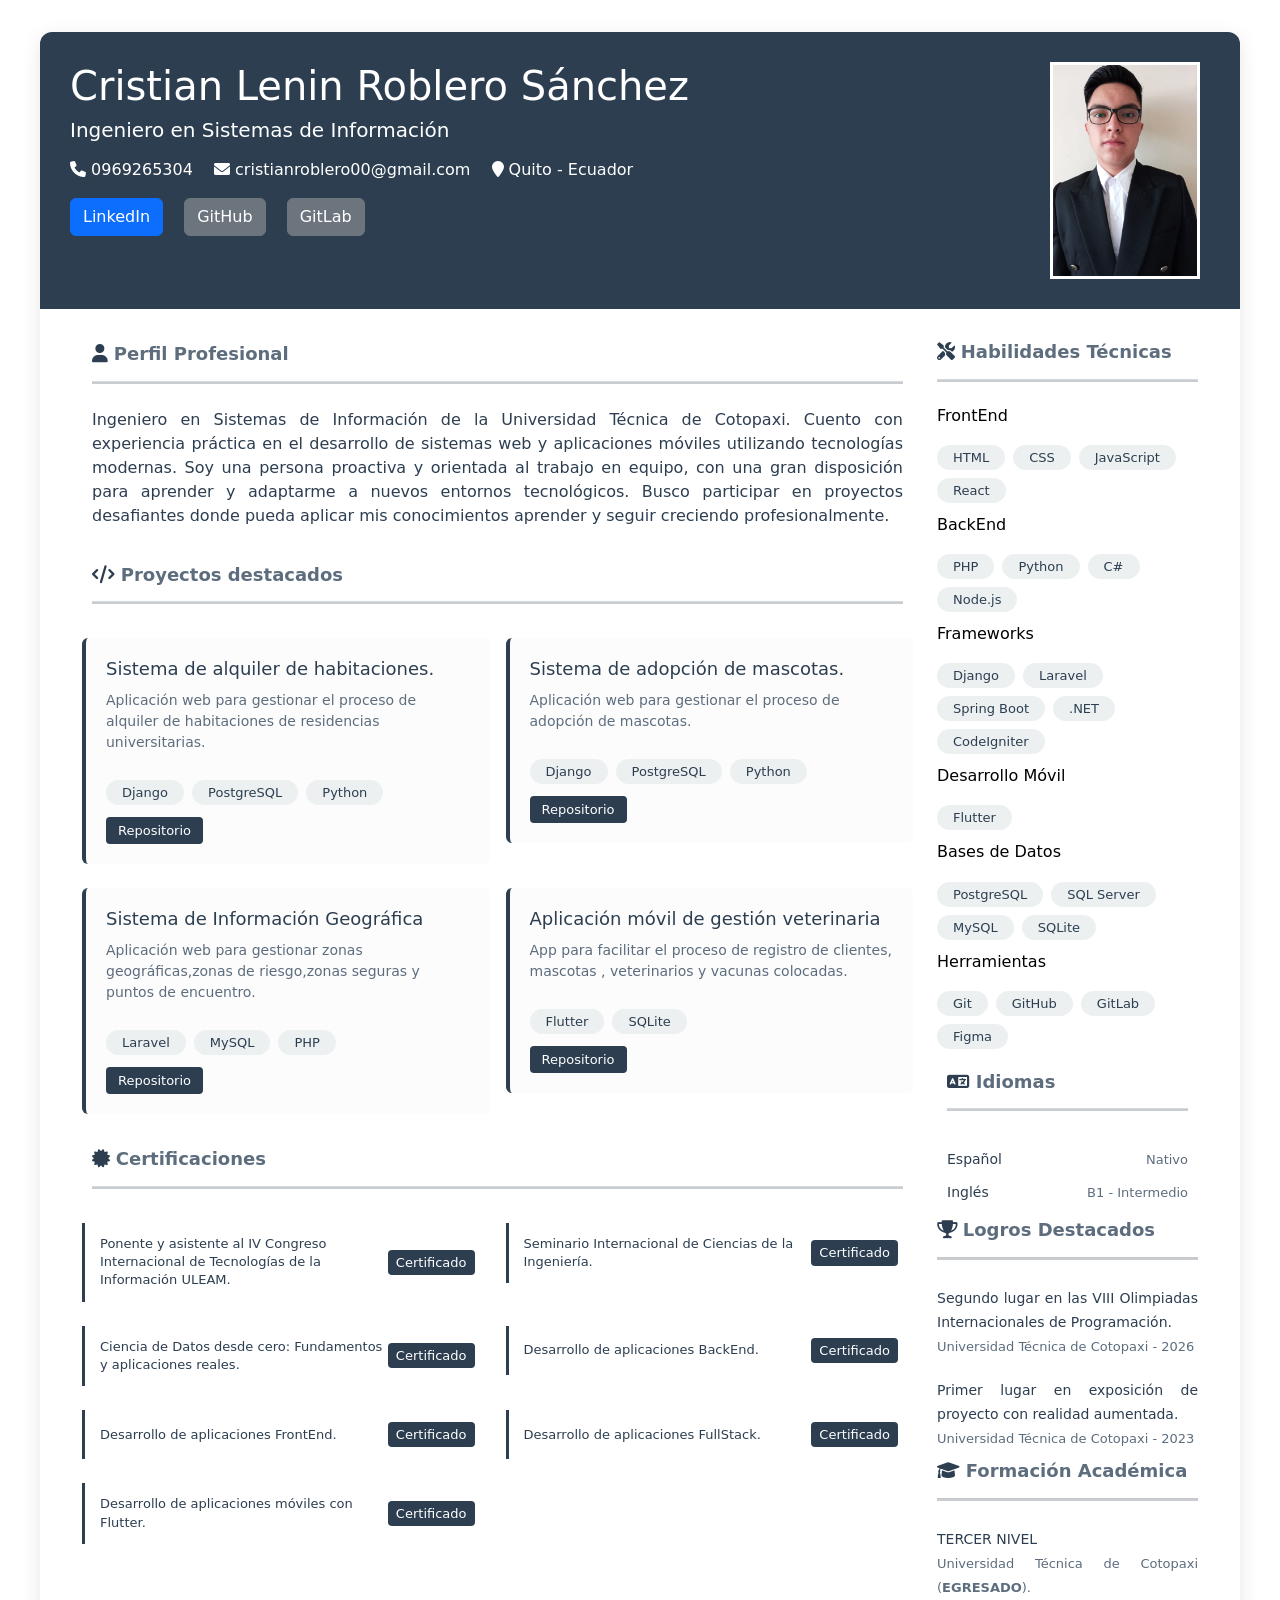
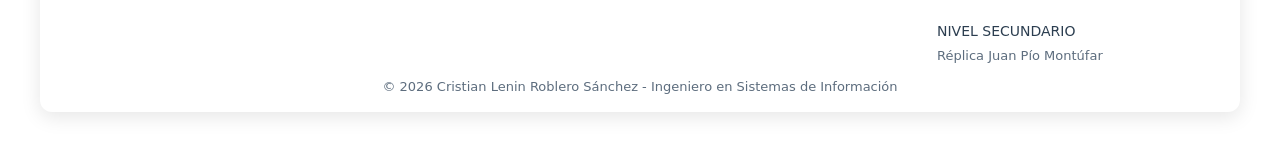
==== commit d92d6d2a: "Actualizando CV" ====
--- a/index.html
+++ b/index.html
@@ -1,468 +1,430 @@
 <!doctype html>
 <html lang="en">
-  <head>
-    <meta charset="UTF-8" />
-    <meta name="viewport" content="width=device-width, initial-scale=1.0" />
-    <title>Cristian Roblero</title>
-    <link
-      href="https://cdn.jsdelivr.net/npm/bootstrap@5.3.0/dist/css/bootstrap.min.css"
-      rel="stylesheet"
-    />
-    <link
-      rel="stylesheet"
-      href="https://cdnjs.cloudflare.com/ajax/libs/font-awesome/6.0.0-beta3/css/all.min.css"
-    />
-    <link rel="stylesheet" href="style.css" />
-  </head>
-  <body>
-    <div class="container-principal">
-      <header>
-        <div class="row text-white container-header">
-          <div class="col-md-10 col-12">
-            <h1>Cristian Lenin Roblero Sánchez</h1>
-            <h5>Ingeniero en Sistemas de Información</h5>
-            <div class="mt-3">
-              <span class="me-3"><i class="fas fa-phone"></i> 0969265304</span>
-              <span class="me-3"
-                ><i class="fas fa-envelope"></i>
-                cristianroblero00@gmail.com</span
-              >
-              <span><i class="fas fa-map-marker"></i> Quito - Ecuador</span>
-            </div>
-            <div class="mt-3">
-              <span class="me-3">
-                <a
-                  href="https://www.linkedin.com/in/cristian-lenin-roblero-sanchez-048512376/"
-                  target="_blank"
-                  class="btn btn-primary"
-                  >LinkedIn</a
-                >
-              </span>
-              <span class="me-3">
-                <a
-                  href="https://github.com/cristian21R"
-                  target="_blank"
-                  class="btn btn-secondary"
-                  >GitHub</a
-                >
-              </span>
-              <span class="me-3">
-                <a
-                  href="https://gitlab.com/cristianleninro"
-                  target="_blank"
-                  class="btn btn-secondary"
-                  >GitLab</a
-                >
-              </span>
-            </div>
-          </div>
-          <div class="col-md-2 col-12 text-center mt-3 mt-md-0">
-            <div>
-              <img src="img/perfil.jpeg" alt="Perfil.png" class="perfil" />
-            </div>
+
+<head>
+  <meta charset="UTF-8" />
+  <meta name="viewport" content="width=device-width, initial-scale=1.0" />
+  <title>Cristian Roblero</title>
+  <link href="https://cdn.jsdelivr.net/npm/bootstrap@5.3.0/dist/css/bootstrap.min.css" rel="stylesheet" />
+  <link rel="stylesheet" href="https://cdnjs.cloudflare.com/ajax/libs/font-awesome/6.0.0-beta3/css/all.min.css" />
+  <link rel="stylesheet" href="style.css" />
+</head>
+
+<body>
+  <div class="container-principal">
+    <header>
+      <div class="row text-white container-header">
+        <div class="col-md-10 col-12">
+          <h1>Cristian Lenin Roblero Sánchez</h1>
+          <h5>Ingeniero en Sistemas de Información</h5>
+          <div class="mt-3">
+            <span class="me-3"><i class="fas fa-phone"></i> 0969265304</span>
+            <span class="me-3"><i class="fas fa-envelope"></i>
+              cristianroblero00@gmail.com</span>
+            <span><i class="fas fa-map-marker"></i> Quito - Ecuador</span>
+          </div>
+          <div class="mt-3">
+            <span class="me-3">
+              <a href="https://www.linkedin.com/in/cristian-lenin-roblero-sanchez-048512376/" target="_blank"
+                class="btn btn-primary">LinkedIn</a>
+            </span>
+            <span class="me-3">
+              <a href="https://github.com/cristian21R" target="_blank" class="btn btn-secondary">GitHub</a>
+            </span>
+            <span class="me-3">
+              <a href="https://gitlab.com/cristianleninro" target="_blank" class="btn btn-secondary">GitLab</a>
+            </span>
           </div>
         </div>
-      </header>
-      <br />
-      <div class="container">
-        <div class="row">
-          <div class="col-9">
-            <div class="row" style="padding: 10px">
-              <h5 class="subtitulos">
-                <i class="fa fa-user icono"></i>
-                <b>Perfil Profesional</b>
-                <hr class="espaciador" />
-              </h5>
-              <p class="parrafo">
-                Ingeniero en Sistemas de Información de la Universidad Técnica
-                de Cotopaxi. Cuento con experiencia práctica en el desarrollo de
-                sistemas web y aplicaciones móviles utilizando tecnologías
-                modernas. Soy una persona proactiva y orientada al trabajo en
-                equipo, con una gran disposición para aprender y adaptarme a
-                nuevos entornos tecnológicos. Busco participar en proyectos
-                desafiantes donde pueda aplicar mis conocimientos aprender y
-                seguir creciendo profesionalmente.
-              </p>
-            </div>
-            <div class="row" style="padding: 10px">
-              <h5 class="subtitulos">
-                <i class="fa fa-code icono"></i>
-                <b>Proyectos destacados</b>
-                <hr class="espaciador" />
-              </h5>
-            </div>
-            <div class="row g-3">
-              <div class="col-12 col-md-6">
-                <div class="card">
-                  <h3 class="card-titulo">
-                    Sistema web de alquiler de habitaciones.
-                  </h3>
-                  <p class="card-descripcion">
-                    Aplicación web para gestionar el proceso de alquiler de
-                    habitaciones de residencias universitarias.
-                  </p>
-                  <div class="badges-container">
-                    <span class="badge">Django</span>
-                    <span class="badge">PostgreSQL</span>
-                    <span class="badge">Python</span>
-                  </div>
-
-                  <div style="text-align: left">
-                    <a
-                      href="https://gitlab.com/proyectosutc/trabajofinalchd_rc"
-                      class="btn-repositorio"
-                      target="_blank"
-                      >Repositorio</a
-                    >
-                  </div>
-                </div>
-              </div>
-
-              <br />
-              <div class="col-12 col-md-6">
-                <div class="card">
-                  <h3 class="card-titulo">
-                    Aplicación web de adopción de mascotas.
-                  </h3>
-                  <p class="card-descripcion">
-                    Aplicación web para gestionar el proceso de adopción de
-                    mascotas.
-                  </p>
-                  <div class="badges-container">
-                    <span class="badge">Django</span>
-                    <span class="badge">PostgreSQL</span>
-                    <span class="badge">Python</span>
-                  </div>
-                  <div style="text-align: left">
-                    <a
-                      href="https://gitlab.com/cristianleninro/adoption_pets"
-                      class="btn-repositorio"
-                      target="_blank"
-                      >Repositorio</a
-                    >
-                  </div>
-                </div>
-              </div>
-            </div>
-
-            <br />
-            <div class="row g-3">
-              <div class="col-12 col-md-6">
-                <div class="card">
-                  <h3 class="card-titulo">Sistema de Información Geográfica</h3>
-                  <p class="card-descripcion">
-                    Aplicación web para gestionar zonas geográficas,zonas de
-                    riesgo,zonas seguras y puntos de encuentro.
-                  </p>
-                  <div class="badges-container">
-                    <span class="badge">Laravel</span>
-                    <span class="badge">MySQL</span>
-                    <span class="badge">PHP</span>
-                  </div>
-
-                  <div style="text-align: left">
-                    <a
-                      href="https://github.com/cristian21R/zonasSeguridad"
-                      class="btn-repositorio"
-                      target="_blank"
-                      >Repositorio</a
-                    >
-                  </div>
-                </div>
-              </div>
-
-              <br />
-              <div class="col-12 col-md-6">
-                <div class="card">
-                  <h3 class="card-titulo">
-                    Aplicación móvil de gestión veterinaria
-                  </h3>
-                  <p class="card-descripcion">
-                    App para facilitar el proceso de registro de clientes,
-                    mascotas , veterinarios y vacunas colocadas.
-                  </p>
-                  <div class="badges-container">
-                    <span class="badge">Flutter</span>
-                    <span class="badge">SQLite</span>
-                  </div>
-                  <div style="text-align: left">
-                    <a
-                      href="https://github.com/Eddylucero/Movilees"
-                      class="btn-repositorio"
-                      target="_blank"
-                      >Repositorio</a
-                    >
-                  </div>
-                </div>
-              </div>
-            </div>
-            <br />
-            <div class="row" style="padding: 10px">
-              <h5 class="subtitulos">
-                <i class="fa fa-certificate icono"></i>
-                <b>Certificaciones</b>
-                <hr class="espaciador" />
-              </h5>
-            </div>
-
-            <div class="row g-3">
-              <div class="col-12 col-md-6">
-                <div class="certificacion">
-                  <div>
-                    <span class="certificacion-nombre"
-                      >Ponente y asistente al IV Congreso Internacional de
-                      Tecnologías de la Información ULEAM.</span
-                    >
-                  </div>
-                  <a
-                    href="certificaciones/certificacion_ULEAM.pdf"
-                    class="btn-certificacion"
-                    target="_blank"
-                    >Certificado</a
-                  >
-                </div>
-              </div>
-
-              <br />
-              <div class="col-12 col-md-6">
-                <div class="certificacion">
-                  <div>
-                    <span class="certificacion-nombre"
-                      >Seminario Internacional de Ciencias de la
-                      Ingeniería.</span
-                    >
-                  </div>
-                  <a
-                    href="certificaciones/certificacion_seminario.pdf"
-                    class="btn-certificacion"
-                    target="_blank"
-                    >Certificado</a
-                  >
-                </div>
-              </div>
-            </div>
-            <br />
-
-            <div class="row g-3">
-              <div class="col-12 col-md-6">
-                <div class="certificacion">
-                  <div>
-                    <span class="certificacion-nombre"
-                      >Ciencia de Datos desde cero: Fundamentos y aplicaciones
-                      reales.</span
-                    >
-                  </div>
-                  <a
-                    href="certificaciones/certificacion_ciencia_datos.pdf"
-                    class="btn-certificacion"
-                    target="_blank"
-                    >Certificado</a
-                  >
-                </div>
-              </div>
-
-              <br />
-              <div class="col-12 col-md-6">
-                <div class="certificacion">
-                  <div>
-                    <span class="certificacion-nombre"
-                      >Desarrollo de aplicaciones BackEnd.</span
-                    >
-                  </div>
-                  <a
-                    href="certificaciones/certification_backEnd.pdf"
-                    class="btn-certificacion"
-                    target="_blank"
-                    >Certificado</a
-                  >
-                </div>
-              </div>
-            </div>
-            <br />
-
-            <div class="row g-3">
-              <div class="col-12 col-md-6">
-                <div class="certificacion">
-                  <div>
-                    <span class="certificacion-nombre"
-                      >Desarrollo de aplicaciones FrontEnd.</span
-                    >
-                  </div>
-                  <a
-                    href="certificaciones/certification_frontEnf.pdf"
-                    class="btn-certificacion"
-                    target="_blank"
-                    >Certificado</a
-                  >
-                </div>
-              </div>
-
-              <br />
-              <div class="col-12 col-md-6">
-                <div class="certificacion">
-                  <div>
-                    <span class="certificacion-nombre"
-                      >Desarrollo de aplicaciones FullStack.</span
-                    >
-                  </div>
-                  <a
-                    href="certificaciones/certification_full_stack.pdf"
-                    class="btn-certificacion"
-                    target="_blank"
-                    >Certificado</a
-                  >
-                </div>
-              </div>
-            </div>
-            <br />
-
-            <div class="row g-3">
-              <div class="col-12 col-md-6">
-                <div class="certificacion">
-                  <div>
-                    <span class="certificacion-nombre"
-                      >Desarrollo de aplicaciones móviles con Flutter.</span
-                    >
-                  </div>
-                  <a
-                    href="certificaciones/certification_flutter.pdf"
-                    class="btn-certificacion"
-                    target="_blank"
-                    >Certificado</a
-                  >
-                </div>
-              </div>
-            </div>
-            <br />
-          </div>
-          <div class="col-3">
-            <div class="row">
-              <h1 class="subtitulos">
-                <h5 class="subtitulos">
-                  <i class="fa fa-tools icono"></i>
-                  <b>Habilidades Técnicas</b>
-                  <hr class="espaciador" />
-                  <h5 class="habilidades">FrontEnd</h5>
-                  <div class="badges-container">
-                    <span class="badge">HTML</span>
-                    <span class="badge">CSS</span>
-                    <span class="badge">JavaScript</span>
-                    <span class="badge">ReactJS</span>
-                  </div>
-
-                  <h5 class="habilidades">BackEnd</h5>
-                  <div class="badges-container">
-                    <span class="badge">PHP</span>
-                    <span class="badge">Python</span>
-                    <span class="badge">C#</span>
-                    <span class="badge">NodeJS</span>
-                  </div>
-                  <h5 class="habilidades">Frameworks</h5>
-                  <div class="badges-container">
-                    <span class="badge"></span>
-                    <span class="badge">Django</span>
-                    <span class="badge">CodeIgniter</span>
-                    <span class="badge">Laravel</span>
-                    <span class="badge">Spring Boot</span>
-                    <span class="badge">Flutter</span>
-                    <span class="badge">.NET</span>
-                  </div>
-                  <h5 class="habilidades">Bases de Datos</h5>
-                  <div class="badges-container">
-                    <span class="badge"></span>
-                    <span class="badge">PostgreSQL</span>
-                    <span class="badge">SQL Server</span>
-                    <span class="badge">MySQL</span>
-                    <span class="badge">SQLite</span>
-                  </div>
-
-                  <h5 class="habilidades">Herramientas</h5>
-                  <div class="badges-container">
-                    <span class="badge"></span>
-                    <span class="badge">Git</span>
-                    <span class="badge">GitHub</span>
-                    <span class="badge">GitLab</span>
-                    <span class="badge">Figma</span>
-                  </div>
-                </h5>
-              </h1>
-            </div>
-            <div class="row" style="padding: 10px">
-              <h5 class="subtitulos">
-                <i class="fa fa-language icono"></i>
-                <b>Idiomas</b>
-                <hr class="espaciador" />
-              </h5>
-
-              <div class="idiomas-container">
-                <div class="idioma">
-                  <span class="idioma-nombre">Español</span>
-                  <span class="idioma-nivel">Nativo</span>
-                </div>
-                <div class="idioma">
-                  <span class="idioma-nombre">Inglés</span>
-                  <span class="idioma-nivel">Intermedio - B1</span>
-                </div>
-              </div>
-            </div>
-
-            <div class="row">
-              <div class="col-12">
-                <h5 class="subtitulos">
-                  <i class="fas fa-trophy icono"></i>
-                  <b>Logros Destacados</b>
-                </h5>
-                <hr class="espaciador" />
-
-                <div class="logros-container">
-                  <div class="logro">
-                    <div class="logro-contenido">
-                      <span class="logro-texto">
-                        Segundo lugar en las VIII Olimpiadas Internacionales de
-                        Programación.
-                      </span>
-                      <br />
-                      <span class="logro-fecha">
-                        Universidad Técnica de Cotopaxi - 2026
-                      </span>
-                    </div>
-                  </div>
-
-                  <!-- Logro 2 -->
-                  <div class="logro">
-                    <div class="logro-contenido">
-                      <span class="logro-texto">
-                        Primer lugar en exposición de proyecto con realidad
-                        aumentada.
-                      </span>
-                      <br />
-                      <span class="logro-fecha">
-                        Universidad Técnica de Cotopaxi - 2023
-                      </span>
-                    </div>
-                  </div>
-                </div>
-              </div>
-            </div>
+        <div class="col-md-2 col-12 text-center mt-3 mt-md-0">
+          <div>
+            <img src="img/perfil.jpeg" alt="Perfil.png" class="perfil" />
           </div>
         </div>
       </div>
-      <footer class="container-footer">
-        <p>
-          © <span id="anioFooter">2026</span> Cristian Lenin Roblero Sánchez -
-          Ingeniero en Sistemas de Información
-        </p>
-      </footer>
+    </header>
+    <br />
+    <div class="container">
+      <div class="row">
+        <div class="col-9">
+          <div class="row" style="padding: 10px">
+            <h5 class="subtitulos">
+              <i class="fa fa-user icono"></i>
+              <b>Perfil Profesional</b>
+              <hr class="espaciador" />
+            </h5>
+            <p class="parrafo">
+              Ingeniero en Sistemas de Información de la Universidad Técnica
+              de Cotopaxi. Cuento con experiencia práctica en el desarrollo de
+              sistemas web y aplicaciones móviles utilizando tecnologías
+              modernas. Soy una persona proactiva y orientada al trabajo en
+              equipo, con una gran disposición para aprender y adaptarme a
+              nuevos entornos tecnológicos. Busco participar en proyectos
+              desafiantes donde pueda aplicar mis conocimientos aprender y
+              seguir creciendo profesionalmente.
+            </p>
+          </div>
+          <div class="row" style="padding: 10px">
+            <h5 class="subtitulos">
+              <i class="fa fa-code icono"></i>
+              <b>Proyectos destacados</b>
+              <hr class="espaciador" />
+            </h5>
+          </div>
+          <div class="row g-3">
+            <div class="col-12 col-md-6">
+              <div class="card">
+                <h3 class="card-titulo">
+                  Sistema de alquiler de habitaciones.
+                </h3>
+                <p class="card-descripcion">
+                  Aplicación web para gestionar el proceso de alquiler de
+                  habitaciones de residencias universitarias.
+                </p>
+                <div class="badges-container">
+                  <span class="badge">Django</span>
+                  <span class="badge">PostgreSQL</span>
+                  <span class="badge">Python</span>
+                </div>
+
+                <div style="text-align: left">
+                  <a href="https://gitlab.com/proyectosutc/trabajofinalchd_rc" class="btn-repositorio"
+                    target="_blank">Repositorio</a>
+                </div>
+              </div>
+            </div>
+
+            <br />
+            <div class="col-12 col-md-6">
+              <div class="card">
+                <h3 class="card-titulo">
+                  Sistema de adopción de mascotas.
+                </h3>
+                <p class="card-descripcion">
+                  Aplicación web para gestionar el proceso de adopción de
+                  mascotas.
+                </p>
+                <div class="badges-container">
+                  <span class="badge">Django</span>
+                  <span class="badge">PostgreSQL</span>
+                  <span class="badge">Python</span>
+                </div>
+                <div style="text-align: left">
+                  <a href="https://gitlab.com/cristianleninro/adoption_pets" class="btn-repositorio"
+                    target="_blank">Repositorio</a>
+                </div>
+              </div>
+            </div>
+          </div>
+
+          <br />
+          <div class="row g-3">
+            <div class="col-12 col-md-6">
+              <div class="card">
+                <h3 class="card-titulo">Sistema de Información Geográfica</h3>
+                <p class="card-descripcion">
+                  Aplicación web para gestionar zonas geográficas,zonas de
+                  riesgo,zonas seguras y puntos de encuentro.
+                </p>
+                <div class="badges-container">
+                  <span class="badge">Laravel</span>
+                  <span class="badge">MySQL</span>
+                  <span class="badge">PHP</span>
+                </div>
+
+                <div style="text-align: left">
+                  <a href="https://github.com/cristian21R/zonasSeguridad" class="btn-repositorio"
+                    target="_blank">Repositorio</a>
+                </div>
+              </div>
+            </div>
+
+            <br />
+            <div class="col-12 col-md-6">
+              <div class="card">
+                <h3 class="card-titulo">
+                  Aplicación móvil de gestión veterinaria
+                </h3>
+                <p class="card-descripcion">
+                  App para facilitar el proceso de registro de clientes,
+                  mascotas , veterinarios y vacunas colocadas.
+                </p>
+                <div class="badges-container">
+                  <span class="badge">Flutter</span>
+                  <span class="badge">SQLite</span>
+                </div>
+                <div style="text-align: left">
+                  <a href="https://github.com/Eddylucero/Movilees" class="btn-repositorio"
+                    target="_blank">Repositorio</a>
+                </div>
+              </div>
+            </div>
+          </div>
+          <br />
+          <div class="row" style="padding: 10px">
+            <h5 class="subtitulos">
+              <i class="fa fa-certificate icono"></i>
+              <b>Certificaciones</b>
+              <hr class="espaciador" />
+            </h5>
+          </div>
+
+          <div class="row g-3">
+            <div class="col-12 col-md-6">
+              <div class="certificacion">
+                <div>
+                  <span class="certificacion-nombre">Ponente y asistente al IV Congreso Internacional de
+                    Tecnologías de la Información ULEAM.</span>
+                </div>
+                <a href="certificaciones/certificacion_ULEAM.pdf" class="btn-certificacion"
+                  target="_blank">Certificado</a>
+              </div>
+            </div>
+
+            <br />
+            <div class="col-12 col-md-6">
+              <div class="certificacion">
+                <div>
+                  <span class="certificacion-nombre">Seminario Internacional de Ciencias de la
+                    Ingeniería.</span>
+                </div>
+                <a href="certificaciones/certificacion_seminario.pdf" class="btn-certificacion"
+                  target="_blank">Certificado</a>
+              </div>
+            </div>
+          </div>
+          <br />
+
+          <div class="row g-3">
+            <div class="col-12 col-md-6">
+              <div class="certificacion">
+                <div>
+                  <span class="certificacion-nombre">Ciencia de Datos desde cero: Fundamentos y aplicaciones
+                    reales.</span>
+                </div>
+                <a href="certificaciones/certificacion_ciencia_datos.pdf" class="btn-certificacion"
+                  target="_blank">Certificado</a>
+              </div>
+            </div>
+
+            <br />
+            <div class="col-12 col-md-6">
+              <div class="certificacion">
+                <div>
+                  <span class="certificacion-nombre">Desarrollo de aplicaciones BackEnd.</span>
+                </div>
+                <a href="certificaciones/certification_backEnd.pdf" class="btn-certificacion"
+                  target="_blank">Certificado</a>
+              </div>
+            </div>
+          </div>
+          <br />
+
+          <div class="row g-3">
+            <div class="col-12 col-md-6">
+              <div class="certificacion">
+                <div>
+                  <span class="certificacion-nombre">Desarrollo de aplicaciones FrontEnd.</span>
+                </div>
+                <a href="certificaciones/certification_frontEnf.pdf" class="btn-certificacion"
+                  target="_blank">Certificado</a>
+              </div>
+            </div>
+
+            <br />
+            <div class="col-12 col-md-6">
+              <div class="certificacion">
+                <div>
+                  <span class="certificacion-nombre">Desarrollo de aplicaciones FullStack.</span>
+                </div>
+                <a href="certificaciones/certification_full_stack.pdf" class="btn-certificacion"
+                  target="_blank">Certificado</a>
+              </div>
+            </div>
+          </div>
+          <br />
+
+          <div class="row g-3">
+            <div class="col-12 col-md-6">
+              <div class="certificacion">
+                <div>
+                  <span class="certificacion-nombre">Desarrollo de aplicaciones móviles con Flutter.</span>
+                </div>
+                <a href="certificaciones/certification_flutter.pdf" class="btn-certificacion"
+                  target="_blank">Certificado</a>
+              </div>
+            </div>
+          </div>
+          <br />
+        </div>
+        <div class="col-3">
+          <div class="row">
+            <h1 class="subtitulos">
+              <h5 class="subtitulos">
+                <i class="fa fa-tools icono"></i>
+                <b>Habilidades Técnicas</b>
+                <hr class="espaciador" />
+                <h5 class="habilidades">FrontEnd</h5>
+                <div class="badges-container">
+                  <span class="badge">HTML</span>
+                  <span class="badge">CSS</span>
+                  <span class="badge">JavaScript</span>
+                  <span class="badge">React</span>
+                </div>
+
+                <h5 class="habilidades">BackEnd</h5>
+                <div class="badges-container">
+                  <span class="badge">PHP</span>
+                  <span class="badge">Python</span>
+                  <span class="badge">C#</span>
+                  <span class="badge">Node.js</span>
+                </div>
+                <h5 class="habilidades">Frameworks</h5>
+                <div class="badges-container">
+                  <span class="badge"></span>
+                  <span class="badge">Django</span>
+                  <span class="badge">Laravel</span>
+                  <span class="badge">Spring Boot</span>
+                  <span class="badge">.NET</span>
+                  <span class="badge">CodeIgniter</span>
+                </div>
+                <h5 class="habilidades">Desarrollo Móvil</h5>
+                <div class="badges-container">
+                  <span class="badge"></span>
+                  <span class="badge">Flutter</span>
+                </div>
+                <h5 class="habilidades">Bases de Datos</h5>
+                <div class="badges-container">
+                  <span class="badge"></span>
+                  <span class="badge">PostgreSQL</span>
+                  <span class="badge">SQL Server</span>
+                  <span class="badge">MySQL</span>
+                  <span class="badge">SQLite</span>
+                </div>
+
+                <h5 class="habilidades">Herramientas</h5>
+                <div class="badges-container">
+                  <span class="badge"></span>
+                  <span class="badge">Git</span>
+                  <span class="badge">GitHub</span>
+                  <span class="badge">GitLab</span>
+                  <span class="badge">Figma</span>
+                </div>
+              </h5>
+            </h1>
+          </div>
+          <div class="row" style="padding: 10px">
+            <h5 class="subtitulos">
+              <i class="fa fa-language icono"></i>
+              <b>Idiomas</b>
+              <hr class="espaciador" />
+            </h5>
+
+            <div class="idiomas-container">
+              <div class="idioma">
+                <span class="idioma-nombre">Español</span>
+                <span class="idioma-nivel">Nativo</span>
+              </div>
+              <div class="idioma">
+                <span class="idioma-nombre">Inglés</span>
+                <span class="idioma-nivel">B1 - Intermedio</span>
+              </div>
+            </div>
+          </div>
+
+          <div class="row">
+            <div class="col-12">
+              <h5 class="subtitulos">
+                <i class="fas fa-trophy icono"></i>
+                <b>Logros Destacados</b>
+              </h5>
+              <hr class="espaciador" />
+
+              <div class="logros-container">
+                <div class="logro">
+                  <div class="logro-contenido">
+                    <span class="logro-texto">
+                      Segundo lugar en las VIII Olimpiadas Internacionales de
+                      Programación.
+                    </span>
+                    <br />
+                    <span class="logro-fecha">
+                      Universidad Técnica de Cotopaxi - 2026
+                    </span>
+                  </div>
+                </div>
+
+                <div class="logro">
+                  <div class="logro-contenido">
+                    <span class="logro-texto">
+                      Primer lugar en exposición de proyecto con realidad
+                      aumentada.
+                    </span>
+                    <br />
+                    <span class="logro-fecha">
+                      Universidad Técnica de Cotopaxi - 2023
+                    </span>
+                  </div>
+                </div>
+              </div>
+            </div>
+          </div>
+
+          <div class="row">
+            <div class="col-12">
+              <h5 class="subtitulos">
+                <i class="fas fa-graduation-cap icono"></i>
+                <b>Formación Académica</b>
+              </h5>
+              <hr class="espaciador" />
+
+              <div class="logros-container">
+                <div class="logro">
+                  <div class="logro-contenido">
+                    <span class="logro-texto">
+                      TERCER NIVEL
+                    </span>
+                    <br />
+                    <span class="logro-fecha">
+                      Universidad Técnica de Cotopaxi (<b>EGRESADO</b>).
+                    </span>
+                  </div>
+                </div>
+
+                <div class="logro">
+                  <div class="logro-contenido">
+                    <span class="logro-texto">
+                      NIVEL SECUNDARIO
+                    </span>
+                    <br />
+                    <span class="logro-fecha">
+                      Réplica Juan Pío Montúfar
+                    </span>
+                  </div>
+                </div>
+              </div>
+            </div>
+          </div>
+        </div>
+      </div>
     </div>
-    <script>
-      function actualizarAnioFooter() {
-        const elementoAnio = document.getElementById("anioFooter");
-        const anioActual = new Date().getFullYear();
-        if (elementoAnio) {
-          elementoAnio.textContent = anioActual;
-        }
+    <footer class="container-footer">
+      <p>
+        © <span id="anioFooter">2026</span> Cristian Lenin Roblero Sánchez -
+        Ingeniero en Sistemas de Información
+      </p>
+    </footer>
+  </div>
+  <script>
+    function actualizarAnioFooter() {
+      const elementoAnio = document.getElementById("anioFooter");
+      const anioActual = new Date().getFullYear();
+      if (elementoAnio) {
+        elementoAnio.textContent = anioActual;
       }
-      document.addEventListener("DOMContentLoaded", actualizarAnioFooter);
-    </script>
-  </body>
-</html>
+    }
+    document.addEventListener("DOMContentLoaded", actualizarAnioFooter);
+  </script>
+</body>
+
+</html>
--- a/style.css
+++ b/style.css
@@ -131,8 +131,6 @@
   color: #2c3e50;
 }
 .logro-fecha {
- 
-
   font-size: 13px;
   color: #5d6d7e;
 }
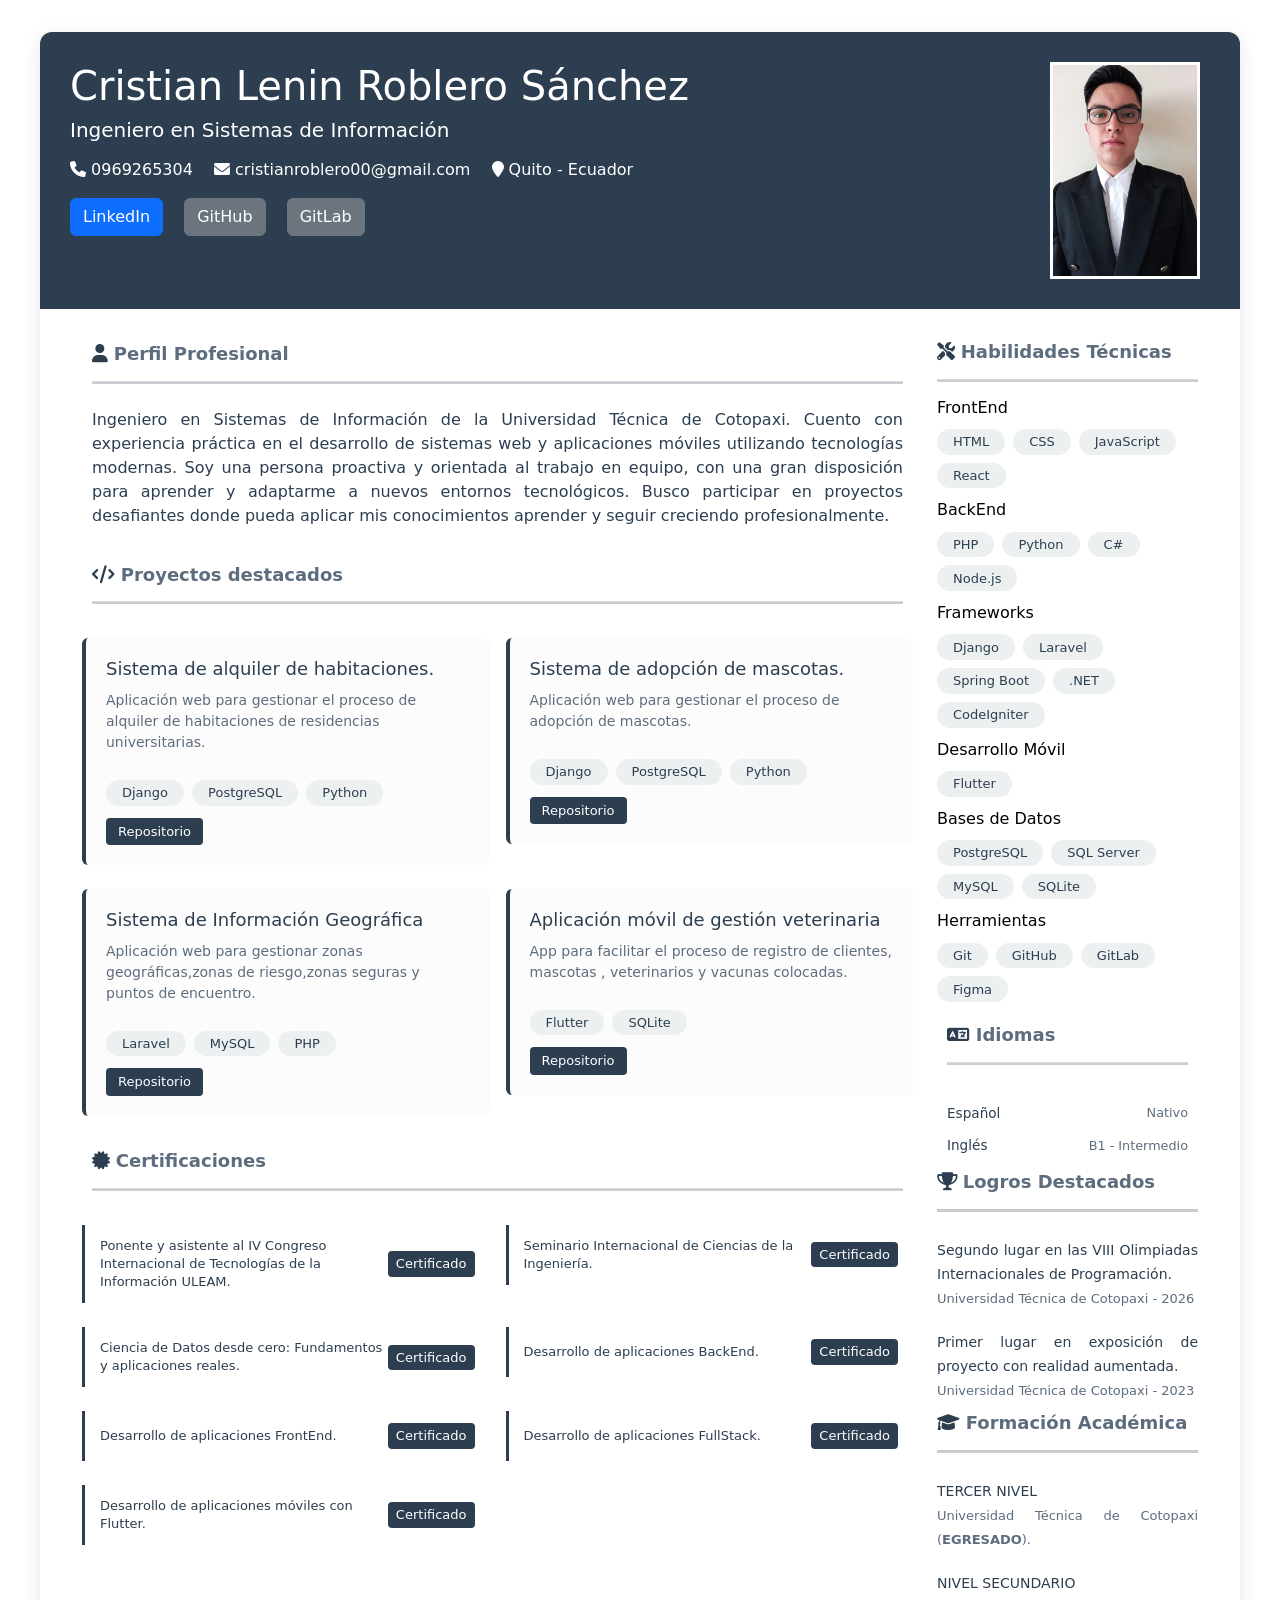
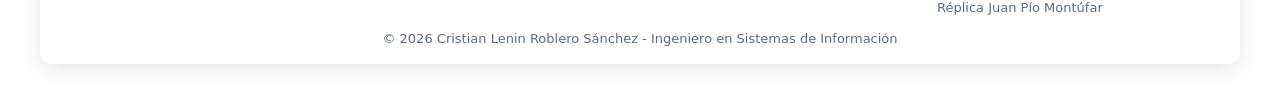
==== commit 9bd16ad6: "Actualizando CV" ====
--- a/index.html
+++ b/index.html
@@ -259,59 +259,61 @@
         </div>
         <div class="col-3">
           <div class="row">
-            <h1 class="subtitulos">
-              <h5 class="subtitulos">
-                <i class="fa fa-tools icono"></i>
-                <b>Habilidades Técnicas</b>
-                <hr class="espaciador" />
-                <h5 class="habilidades">FrontEnd</h5>
-                <div class="badges-container">
-                  <span class="badge">HTML</span>
-                  <span class="badge">CSS</span>
-                  <span class="badge">JavaScript</span>
-                  <span class="badge">React</span>
-                </div>
-
-                <h5 class="habilidades">BackEnd</h5>
-                <div class="badges-container">
-                  <span class="badge">PHP</span>
-                  <span class="badge">Python</span>
-                  <span class="badge">C#</span>
-                  <span class="badge">Node.js</span>
-                </div>
-                <h5 class="habilidades">Frameworks</h5>
-                <div class="badges-container">
-                  <span class="badge"></span>
-                  <span class="badge">Django</span>
-                  <span class="badge">Laravel</span>
-                  <span class="badge">Spring Boot</span>
-                  <span class="badge">.NET</span>
-                  <span class="badge">CodeIgniter</span>
-                </div>
-                <h5 class="habilidades">Desarrollo Móvil</h5>
-                <div class="badges-container">
-                  <span class="badge"></span>
-                  <span class="badge">Flutter</span>
-                </div>
-                <h5 class="habilidades">Bases de Datos</h5>
-                <div class="badges-container">
-                  <span class="badge"></span>
-                  <span class="badge">PostgreSQL</span>
-                  <span class="badge">SQL Server</span>
-                  <span class="badge">MySQL</span>
-                  <span class="badge">SQLite</span>
-                </div>
-
-                <h5 class="habilidades">Herramientas</h5>
-                <div class="badges-container">
-                  <span class="badge"></span>
-                  <span class="badge">Git</span>
-                  <span class="badge">GitHub</span>
-                  <span class="badge">GitLab</span>
-                  <span class="badge">Figma</span>
-                </div>
-              </h5>
-            </h1>
+            <div class="col-12">
+              <h1 class="subtitulos">
+                <h5 class="subtitulos">
+                  <i class="fa fa-tools icono"></i>
+                  <b>Habilidades Técnicas</b>
+                  <hr class="espaciador" />
+                  <h5 class="habilidades">FrontEnd</h5>
+                  <div class="badges-container">
+                    <span class="badge">HTML</span>
+                    <span class="badge">CSS</span>
+                    <span class="badge">JavaScript</span>
+                    <span class="badge">React</span>
+                  </div>
+
+                  <h5 class="habilidades">BackEnd</h5>
+                  <div class="badges-container">
+                    <span class="badge">PHP</span>
+                    <span class="badge">Python</span>
+                    <span class="badge">C#</span>
+                    <span class="badge">Node.js</span>
+                  </div>
+                  <h5 class="habilidades">Frameworks</h5>
+                  <div class="badges-container">
+                    <span class="badge"></span>
+                    <span class="badge">Django</span>
+                    <span class="badge">Laravel</span>
+                    <span class="badge">Spring Boot</span>
+                    <span class="badge">.NET</span>
+                    <span class="badge">CodeIgniter</span>
+                  </div>
+                  <h5 class="habilidades">Desarrollo Móvil</h5>
+                  <div class="badges-container">
+                    <span class="badge"></span>
+                    <span class="badge">Flutter</span>
+                  </div>
+                  <h5 class="habilidades">Bases de Datos</h5>
+                  <div class="badges-container">
+                    <span class="badge"></span>
+                    <span class="badge">PostgreSQL</span>
+                    <span class="badge">SQL Server</span>
+                    <span class="badge">MySQL</span>
+                    <span class="badge">SQLite</span>
+                  </div>
+
+                  <h5 class="habilidades">Herramientas</h5>
+                  <div class="badges-container">
+                    <span class="badge"></span>
+                    <span class="badge">Git</span>
+                    <span class="badge">GitHub</span>
+                    <span class="badge">GitLab</span>
+                    <span class="badge">Figma</span>
+                  </div>
+                </h5>
+              </h1>
+            </div>
           </div>
           <div class="row" style="padding: 10px">
             <h5 class="subtitulos">
--- a/style.css
+++ b/style.css
@@ -70,7 +70,7 @@
   color: #2c3e50;
   font-size: 13px;
   font-weight: 500;
-  padding: 6px 16px;
+  padding: 0.4rem 1rem;
   border-radius: 20px;
 }
 
@@ -100,13 +100,13 @@
 }
 
 .idioma-nombre {
-  font-size: 14px;
+  font-size: 0.85rem;
   color: #2c3e50;
   font-weight: 500;
 }
 
 .idioma-nivel {
-  font-size: 13px;
+  font-size: 0.8rem;
   color: #5d6d7e;
 }
 .container-footer {
@@ -185,3 +185,60 @@
     padding: 1.5rem;
   }
 }
+@media (max-width: 576px) {
+  .subtitulos {
+    font-size: 0.85rem;
+  }
+
+  .habilidades {
+    font-size: 0.75rem;
+  }
+
+  .badge {
+    font-size: 0.65rem;
+    padding: 0.25rem 0.7rem;
+    white-space: normal;
+    text-align: center;
+  }
+
+  .badges-container {
+    gap: 0.35rem;
+  }
+ .idioma-nombre {
+   font-size: 0.75rem;
+ }
+
+ .idioma-nivel {
+   font-size: 0.7rem;
+   padding: 0.1rem 0.5rem;
+ }
+
+ .idioma {
+   padding: 0.35rem 0;
+ }
+ .logros-container {
+   gap: 0.8rem;
+ }
+
+ .logro {
+   padding: 0.6rem;
+   gap: 0.7rem;
+ }
+
+ .logro-icono {
+   width: 28px;
+   height: 28px;
+ }
+
+ .logro-icono i {
+   font-size: 0.75rem;
+ }
+
+ .logro-texto {
+   font-size: 0.75rem;
+ }
+
+ .logro-fecha {
+   font-size: 0.6rem;
+ }
+}
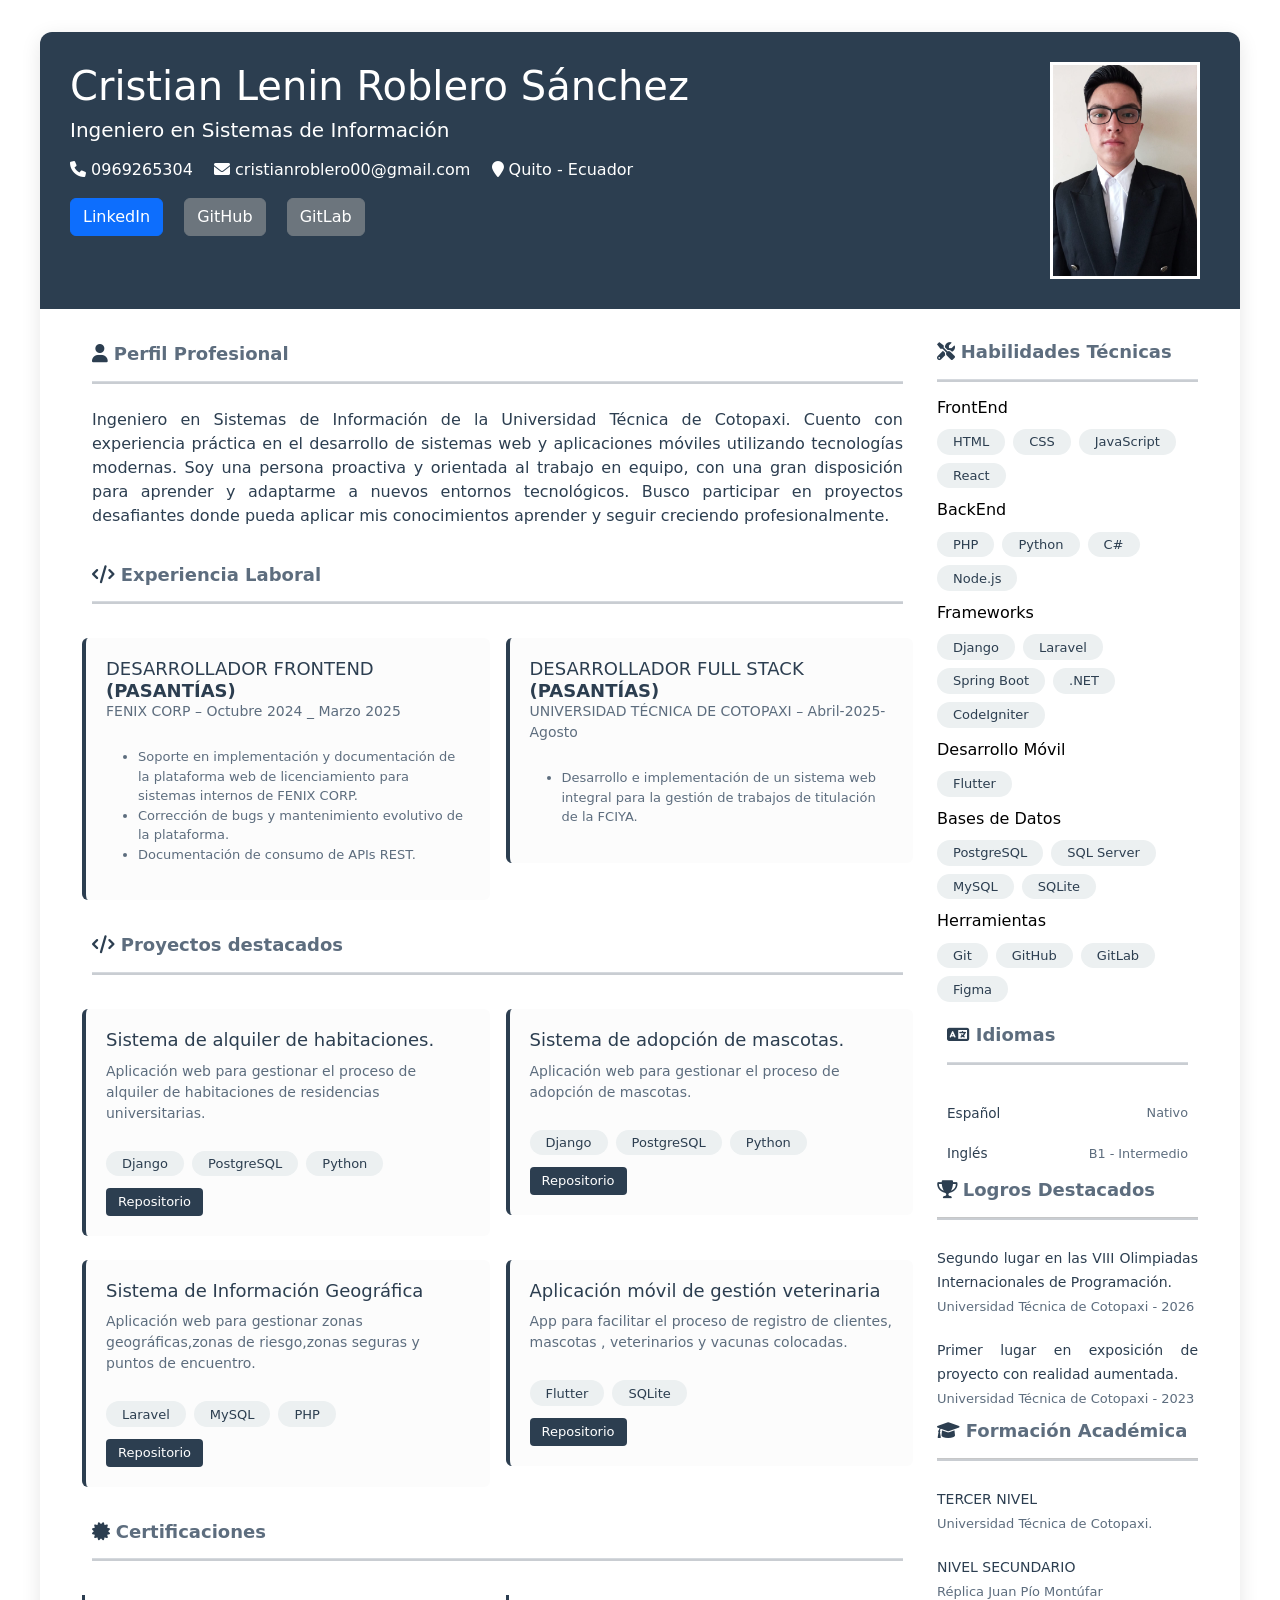
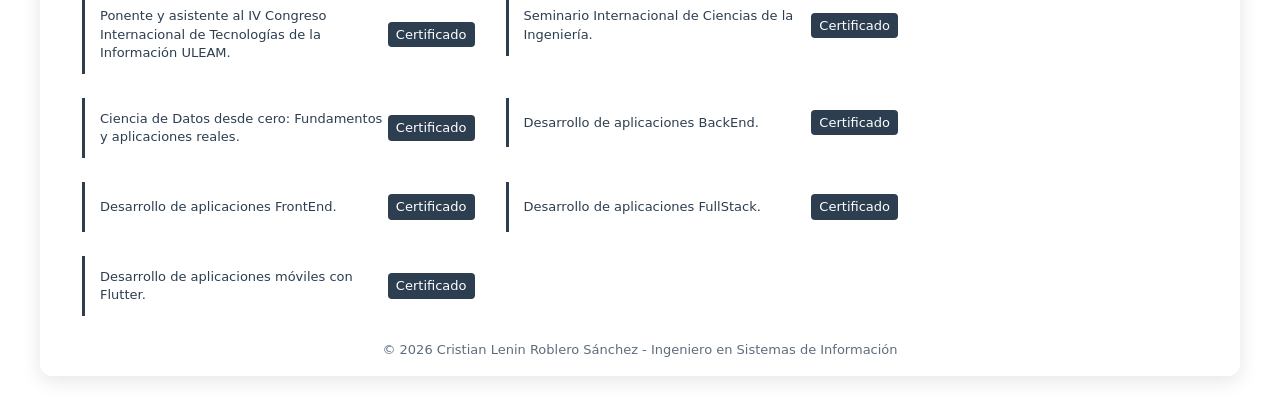
==== commit ebf37e35: "update" ====
--- a/index.html
+++ b/index.html
@@ -25,7 +25,7 @@
           </div>
           <div class="mt-3">
             <span class="me-3">
-              <a href="https://www.linkedin.com/in/cristian-lenin-roblero-sanchez-048512376/" target="_blank"
+              <a href="https://www.linkedin.com/in/cristian-roblero-3bb682402/" target="_blank"
                 class="btn btn-primary">LinkedIn</a>
             </span>
             <span class="me-3">
@@ -64,6 +64,56 @@
               seguir creciendo profesionalmente.
             </p>
           </div>
+
+
+          <div class="row" style="padding: 10px">
+            <h5 class="subtitulos">
+              <i class="fa fa-code icono"></i>
+              <b>Experiencia Laboral</b>
+              <hr class="espaciador" />
+            </h5>
+          </div>
+
+
+          <div class="row g-3">
+            <div class="col-12 col-md-6 ">
+              <div class="card">
+                <h3 class="card-titulo">
+                  DESARROLLADOR FRONTEND <b>(PASANTÍAS)</b>
+                  <p class="card-descripcion">
+                    FENIX CORP – Octubre 2024 _ Marzo 2025
+                  </p>
+                </h3>
+                <ul class="exp-lista">
+                  <li>Soporte en implementación y documentación de la plataforma web de licenciamiento para sistemas
+                    internos de FENIX CORP.</li>
+                  <li>Corrección de bugs y mantenimiento evolutivo de la plataforma.</li>
+                  <li>Documentación de consumo de APIs REST.</li>
+
+                </ul>
+              </div>
+            </div>
+
+            <br />
+
+            <div class="col-12 col-md-6 ">
+              <div class="card">
+                <h3 class="card-titulo">
+                  DESARROLLADOR FULL STACK <b>(PASANTÍAS)</b>
+                  <p class="card-descripcion">
+                    UNIVERSIDAD TÉCNICA DE COTOPAXI – Abril-2025-Agosto
+                </h3>
+                <ul class="exp-lista">
+                  <li>Desarrollo e implementación de un sistema web integral para la gestión de trabajos de
+                    titulación de la FCIYA.</li>
+                </ul>
+              </div>
+            </div>
+
+          </div>
+
+          <br />
+
           <div class="row" style="padding: 10px">
             <h5 class="subtitulos">
               <i class="fa fa-code icono"></i>
@@ -388,7 +438,7 @@
                     </span>
                     <br />
                     <span class="logro-fecha">
-                      Universidad Técnica de Cotopaxi (<b>EGRESADO</b>).
+                      Universidad Técnica de Cotopaxi.
                     </span>
                   </div>
                 </div>
--- a/style.css
+++ b/style.css
@@ -90,6 +90,9 @@
 }
 .idiomas-container {
   margin-top: 8px;
+    display: flex;
+      flex-direction: column;
+      gap: 0.5rem;
 }
 
 .idioma {
@@ -159,6 +162,10 @@
   padding: 3px 8px;
   font-size: 13px;
   border-radius: 4px;
+}
+.exp-lista{
+  color: #5d6d7e;
+  font-size: 13px;
 }
 
 /* Responsive */
@@ -204,18 +211,21 @@
   .badges-container {
     gap: 0.35rem;
   }
- .idioma-nombre {
-   font-size: 0.75rem;
- }
-
- .idioma-nivel {
-   font-size: 0.7rem;
-   padding: 0.1rem 0.5rem;
- }
-
- .idioma {
-   padding: 0.35rem 0;
- }
+    .idioma {
+      flex-direction: column;
+      align-items: flex-start;
+      gap: 0.4rem;
+      padding: 0.6rem 0;
+    }
+  
+    .idioma-nombre {
+      font-size: 0.8rem;
+    }
+  
+    .idioma-nivel {
+      font-size: 0.7rem;
+      padding: 0.15rem 0.6rem;
+    }
  .logros-container {
    gap: 0.8rem;
  }
@@ -235,7 +245,7 @@
  }
 
  .logro-texto {
-   font-size: 0.75rem;
+   font-size: 0.60rem;
  }
 
  .logro-fecha {
